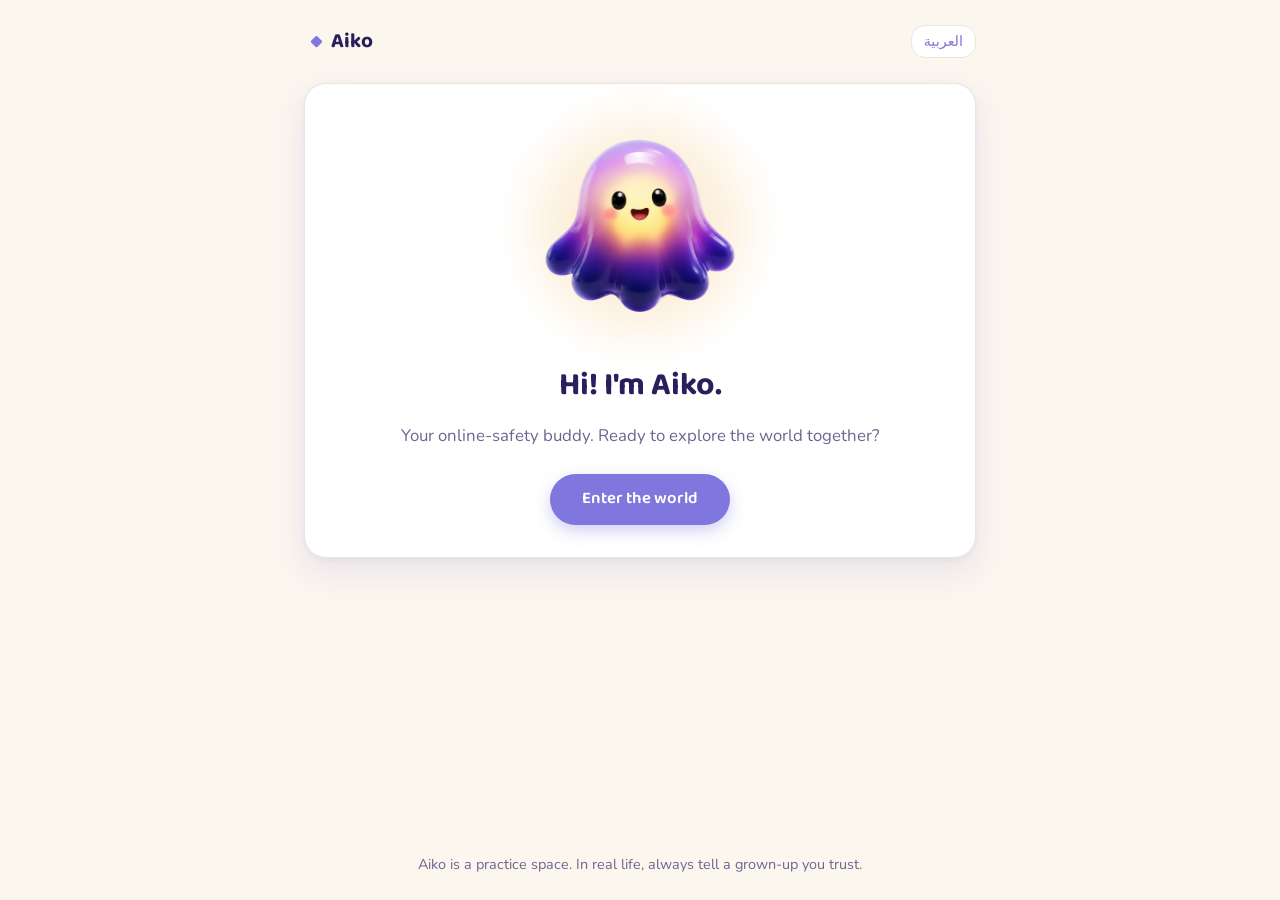
==== index.html @ 63f79e6d "Checkpoint before scene work" ====
<!DOCTYPE html>
<html lang="en" dir="ltr">
<head>
  <meta charset="UTF-8">
  <meta name="viewport" content="width=device-width, initial-scale=1.0">
  <title>Aiko</title>

  <link rel="preconnect" href="https://fonts.googleapis.com">
  <link rel="preconnect" href="https://fonts.gstatic.com" crossorigin>
  <link rel="stylesheet"
        href="https://fonts.googleapis.com/css2?family=Baloo+2:wght@500;600;700&family=Nunito:wght@400;600;700&display=swap">

  <link rel="stylesheet" href="css/base.css">
  <link rel="stylesheet" href="css/theme.css">
  <link rel="stylesheet" href="css/game.css">
</head>
<body>

  <div id="app">

    <header class="topbar">
      <!-- The brand doubles as a "home" button back to the world map. -->
      <button type="button" class="brand" id="home-btn">
        <span class="brand-mark" aria-hidden="true">◆</span>
        <span class="brand-name" data-i18n="appTitle">Aiko</span>
      </button>

      <div class="topbar-right">
        <p class="score" id="score" hidden></p>
        <button type="button" class="lang-toggle" id="lang-toggle"></button>
      </div>
    </header>

    <main class="stage">

      <!-- Shown while a file is being fetched. -->
      <section class="panel" id="loading-screen">
        <p class="loading-text" data-i18n="loading">Getting things ready…</p>
      </section>

      <!-- Shown if content couldn't load. The English text is inline on purpose:
           this screen appears exactly when the translation file failed. -->
      <section class="panel panel-error" id="error-screen" hidden>
        <h1 class="panel-title" data-i18n="errorTitle">Aiko couldn't load the content</h1>
        <p class="panel-body" data-i18n="errorBody">
          This usually means the page was opened directly from a folder. Aiko needs a
          small local server. Open a terminal in the project folder, run the command
          below, then visit http://localhost:8000
        </p>
        <code class="error-hint">python3 serve.py</code>
      </section>

      <!-- 1. OPEN — Aiko greets the child. -->
      <section class="panel panel-center" id="open-screen" hidden>
        <figure class="aiko aiko-lg">
          <img class="aiko-img" src="assets/aiko/idle.png" alt="">
        </figure>
        <h1 class="panel-title" data-i18n="greeting"></h1>
        <p class="panel-body" data-i18n="tagline"></p>
        <button type="button" class="btn btn-primary" id="enter-btn" data-i18n="enter"></button>
      </section>

      <!-- 2. WORLD MAP — the four regions (cards built by ui.js). -->
      <section class="panel" id="world-screen" hidden>
        <h1 class="panel-title" data-i18n="worldTitle"></h1>
        <p class="panel-body" data-i18n="worldSubtitle"></p>
        <div class="card-grid" id="region-grid"></div>
      </section>

      <!-- 3. REGION — its topics (cards built by ui.js). -->
      <section class="panel" id="region-screen" hidden>
        <button type="button" class="back-link" id="region-back" data-i18n="back"></button>
        <h1 class="panel-title" id="region-title"></h1>
        <p class="panel-body" id="region-tagline"></p>
        <div class="card-grid" id="topic-grid"></div>
      </section>

      <!-- 4. TOPIC — its missions (cards built by ui.js). -->
      <section class="panel" id="topic-screen" hidden>
        <button type="button" class="back-link" id="topic-back" data-i18n="back"></button>
        <h1 class="panel-title" id="topic-title"></h1>
        <p class="panel-body" id="topic-desc"></p>
        <ul class="mission-list" id="mission-list"></ul>
      </section>

      <!-- 5. MISSION — the scene plays: the message arrives, the child taps the
           red flags in it (SPOT), picks the safe move (DECIDE), Aiko reacts and
           teaches (REACT). ui.js drives everything inside the frame. -->
      <section class="panel panel-scene" id="mission-screen" hidden>
        <button type="button" class="back-link" id="mission-back" data-i18n="back"></button>

        <div class="scene-frame">
          <!-- HUD: one clean row — setting chip · progress bar · stars. It is a
               real flex row above the stage, so nothing below can overlap it. -->
          <div class="scene-hud">
            <span class="scene-chip" id="scene-setting"></span>
            <div class="scene-progress" aria-hidden="true"><i id="progress-fill"></i></div>
            <span class="scene-chip scene-stars">⭐ <span id="star-count">0</span></span>
          </div>

          <div class="scene-stage">
            <!-- Atmosphere: soft layered hills and a ground strip, so the moment
                 sits in a little daylit place instead of empty space. -->
            <div class="layer hills-far" aria-hidden="true"><span></span><span></span><span></span></div>
            <div class="layer hills-near" aria-hidden="true"><span></span><span></span><span></span></div>
            <div class="scene-ground" aria-hidden="true"></div>

            <!-- Characters stand ON the ground. The kid is you; the stranger
                 slides in from the side when their message arrives; Aiko floats
                 just above the kid as her guardian. -->
            <svg class="kid" viewBox="0 0 90 110" aria-hidden="true">
              <defs><linearGradient id="kidShirt" x1="0" y1="0" x2="0" y2="1"><stop offset="0" stop-color="#3FD39B"/><stop offset="1" stop-color="#1D9E75"/></linearGradient></defs>
              <ellipse cx="45" cy="106" rx="22" ry="5" fill="rgba(40,30,80,.18)"/>
              <path d="M28 70 Q28 58 45 58 Q62 58 62 70 L62 98 Q62 102 58 102 L32 102 Q28 102 28 98 Z" fill="url(#kidShirt)"/>
              <circle cx="45" cy="38" r="22" fill="#F2C79B"/>
              <path d="M24 34 Q26 14 45 14 Q64 14 66 34 Q60 26 45 26 Q30 26 24 34 Z" fill="#5A3B22"/>
              <circle cx="38" cy="40" r="2.7" fill="#3a2a1a"/><circle cx="52" cy="40" r="2.7" fill="#3a2a1a"/>
              <path d="M40 47 Q45 51 50 47" stroke="#3a2a1a" stroke-width="2.4" fill="none" stroke-linecap="round"/>
              <ellipse cx="36" cy="44" rx="3" ry="2" fill="#F7A8C4" opacity=".5"/><ellipse cx="54" cy="44" rx="3" ry="2" fill="#F7A8C4" opacity=".5"/>
              <rect x="59" y="64" width="13" height="24" rx="5" fill="#7F77DD"/>
            </svg>

            <svg class="stranger" id="stranger" viewBox="0 0 90 110" aria-hidden="true">
              <ellipse cx="45" cy="106" rx="20" ry="5" fill="rgba(40,30,80,.18)"/>
              <path d="M28 72 Q28 60 45 60 Q62 60 62 72 L62 100 Q62 102 60 102 L30 102 Q28 102 28 100 Z" fill="#8E8AA8"/>
              <circle cx="45" cy="40" r="21" fill="#A9A4C2"/>
              <path d="M24 40 Q45 22 66 40" stroke="#6E6A88" stroke-width="5" fill="none"/>
              <rect x="21" y="39" width="7" height="12" rx="3.5" fill="#6E6A88"/><rect x="62" y="39" width="7" height="12" rx="3.5" fill="#6E6A88"/>
              <circle cx="39" cy="40" r="2.7" fill="#3a3650"/><circle cx="52" cy="40" r="2.7" fill="#3a3650"/>
              <path d="M40 48 Q45 46 50 48" stroke="#3a3650" stroke-width="2.2" fill="none" stroke-linecap="round"/>
              <text x="45" y="32" font-size="13" text-anchor="middle" fill="#3a3650" font-family="Arial" font-weight="bold">?</text>
            </svg>

            <!-- ui.js swaps this image and toggles is-safe / is-risky to react. -->
            <figure class="aiko scene-aiko" id="aiko-figure">
              <img class="aiko-img" id="aiko-img" src="assets/aiko/idle.png" alt="">
            </figure>

            <!-- Bubbles live in the TOP zone, opposite sides, staggered — they
                 never reach the characters below or the HUD above. -->
            <div class="bubble bubble-stranger" id="stranger-bubble">
              <small id="sender-label"></small>
              <span class="bubble-msg" id="message-text"></span>
            </div>
            <div class="bubble bubble-aiko" id="aiko-bubble" role="status" aria-live="polite">
              <span id="aiko-bubble-text"></span>
            </div>
          </div>

          <!-- The dock slides up with a hint, then the Decide choice cards. -->
          <div class="dock" id="dock">
            <p class="dock-hint" id="dock-hint"></p>
            <ul class="dock-choices" id="choices"></ul>
            <!-- Appears a few seconds after the last flag is found — the child
                 sets the pace and gets to enjoy the win first. -->
            <button type="button" class="btn keep-going" id="spot-continue" data-i18n="keepGoing" hidden></button>
            <div class="dock-after" id="feedback" hidden>
              <p class="takeaway" id="takeaway" hidden>
                <span class="takeaway-label" data-i18n="takeawayLabel"></span>
                <span id="takeaway-text"></span>
              </p>
              <button type="button" class="btn btn-primary" id="next-btn"></button>
            </div>
          </div>
        </div>
      </section>

      <!-- Topic finished — the big celebration: confetti, glow, stars, and a
           note for the grown-ups. -->
      <section class="panel panel-center" id="complete-screen" hidden>
        <figure class="aiko aiko-lg is-safe aiko-celebrate">
          <img class="aiko-img" src="assets/aiko/celebrate.png" alt="">
        </figure>
        <h1 class="panel-title" data-i18n="finishedTitle"></h1>
        <div class="star-row" id="star-row"></div>
        <p class="panel-body" id="final-score"></p>
        <p class="parent-note">
          <strong data-i18n="parentNoteTitle"></strong>
          <span id="parent-note-text"></span>
        </p>
        <div class="button-row">
          <button type="button" class="btn btn-primary" id="replay-btn" data-i18n="replay"></button>
          <button type="button" class="btn btn-ghost" id="more-topics-btn" data-i18n="backToTopics"></button>
        </div>
      </section>

    </main>

    <footer class="footer">
      <p data-i18n="footer"></p>
    </footer>

  </div>

  <script type="module" src="js/main.js"></script>
</body>
</html>
---- css/base.css ----
/* base.css — flattens the browser's built-in styling so every browser starts
   from the same blank slate. No Aiko-specific styling belongs in this file. */

*,
*::before,
*::after {
  box-sizing: border-box;
}

html {
  -webkit-text-size-adjust: 100%;
}

body,
h1, h2, h3, h4,
p,
figure,
blockquote,
dl, dd,
ul, ol {
  margin: 0;
  padding: 0;
}

ul, ol {
  list-style: none;
}

body {
  min-height: 100vh;
  line-height: 1.6;
  text-rendering: optimizeSpeed;
}

img,
picture,
svg {
  max-width: 100%;
  display: block;
}

input,
button,
textarea,
select {
  font: inherit;
  color: inherit;
}

button {
  background: none;
  border: none;
  cursor: pointer;
}

[hidden] {
  display: none !important;
}

/* Anyone who has asked their operating system to reduce motion gets no
   animation, only instant state changes. */
@media (prefers-reduced-motion: reduce) {
  *,
  *::before,
  *::after {
    animation-duration: 0.01ms !important;
    animation-iteration-count: 1 !important;
    transition-duration: 0.01ms !important;
    scroll-behavior: auto !important;
  }
}
---- css/theme.css ----
/* theme.css — Aiko's look: colours, fonts, spacing, corners, shadows.
   Change a value here and it changes everywhere. This is the single home of the
   Aiko brand and of right-to-left support for Arabic. */

:root {
  /* ---- Brand colour ---- */
  --c-primary:       #7f77dd;  /* Aiko purple — buttons, links, highlights   */
  --c-primary-dark:  #635ac9;  /* darker purple for button hover             */
  --c-accent:        #ef9f27;  /* gold — brand mark, focus ring, sparkle     */
  --c-ink:           #26215c;  /* deep navy — all headings and body text     */
  --c-ink-soft:      #6b6790;  /* muted navy — secondary text                */
  --c-correct:       #1d9e75;  /* safe green — correct feedback              */
  --c-correct-soft:  #e2f5ee;  /* soft mint — correct choice background      */
  --c-wrong:         #d9694c;  /* warm coral — risky feedback (not alarming) */
  --c-wrong-soft:    #fbeae3;  /* soft peach — risky choice background       */
  --c-bg:            #fbf6ee;  /* warm off-white page background             */
  --c-surface:       #ffffff;  /* cards                                      */
  --c-border:        #ece6dc;  /* soft warm border                          */
  --c-focus:         #ef9f27;  /* gold focus outline                        */

  /* ---- Aiko's glow ---- (warm golden light that sits behind the character) */
  --aiko-glow:       rgba(239, 159, 39, 0.42);
  --aiko-glow-soft:  rgba(239, 159, 39, 0.18);

  /* ---- Scene sky + ground ---- (the little world inside the mission frame) */
  --c-sky-top:       #b9b2ef;
  --c-sky-mid:       #d6d1f8;
  --c-sky-bot:       #f0edff;
  --c-ground:        #a793e0;
  --c-ground-dark:   #8e79d4;
  --c-correct-bright:#3fd39b;   /* the lit end of the progress bar */

  /* ---- Type ---- */
  --font-display: "Baloo 2", system-ui, sans-serif;              /* headings  */
  --font-body:    "Nunito", system-ui, -apple-system, sans-serif; /* body     */
  --size-sm:   0.9rem;
  --size-md:   1.05rem;
  --size-lg:   1.3rem;
  --size-xl:   2rem;

  /* ---- Spacing scale ---- */
  --sp-1: 0.25rem;
  --sp-2: 0.5rem;
  --sp-3: 0.75rem;
  --sp-4: 1rem;
  --sp-5: 1.5rem;
  --sp-6: 2rem;
  --sp-7: 3rem;

  /* ---- Shape ---- (rounder than a form; this is a toy) */
  --radius-lg: 32px;
  --radius:    22px;
  --radius-sm: 14px;
  --shadow:    0 2px 6px rgba(38, 33, 92, 0.05),
               0 14px 34px rgba(127, 119, 221, 0.14);
}

/* Arabic uses a font stack that actually has Arabic glyphs, and reads a little
   larger because Arabic letterforms are shorter than Latin ones. Baloo 2's
   Arabic sibling isn't loaded, so Arabic headings share the body Arabic font. */
:root:lang(ar) {
  --font-display: "Noto Sans Arabic", "Segoe UI", system-ui, sans-serif;
  --font-body:    "Noto Sans Arabic", "Segoe UI", system-ui, sans-serif;
  --size-md: 1.1rem;
}

body {
  background: var(--c-bg);
  color: var(--c-ink);
  font-family: var(--font-body);
  font-size: var(--size-md);
}

/* Every rule in game.css uses logical properties — `margin-inline-start`
   rather than `margin-left` — so setting dir="rtl" on <html> mirrors the
   whole layout with no extra CSS. i18n.js sets that attribute. */

:focus-visible {
  outline: 3px solid var(--c-focus);
  outline-offset: 2px;
}
---- css/game.css ----
/* game.css — how Aiko's specific pieces look: the cards, the choice buttons,
   the feedback panel. Uses only the names defined in theme.css. */

#app {
  max-width: 44rem;
  margin-inline: auto;
  padding: var(--sp-5) var(--sp-4);
  display: flex;
  flex-direction: column;
  min-height: 100vh;
  gap: var(--sp-5);
}

/* ---------- Top bar ---------- */

.topbar {
  display: flex;
  align-items: center;
  justify-content: space-between;
  gap: var(--sp-4);
}

.brand {
  display: flex;
  align-items: center;
  gap: var(--sp-2);
  font-family: var(--font-display);
  font-weight: 700;
  font-size: var(--size-lg);
}

.brand-mark {
  color: var(--c-primary);
}

.topbar-right {
  display: flex;
  align-items: center;
  gap: var(--sp-4);
}

.score {
  font-size: var(--size-sm);
  color: var(--c-ink-soft);
  font-variant-numeric: tabular-nums;
}

.lang-toggle {
  font-size: var(--size-sm);
  color: var(--c-primary);
  padding: var(--sp-1) var(--sp-3);
  border: 1px solid var(--c-border);
  border-radius: var(--radius-sm);
  background: var(--c-surface);
}

.lang-toggle:hover {
  border-color: var(--c-primary);
}

/* ---------- Panels ---------- */

.stage {
  flex: 1;
  display: flex;
  align-items: flex-start;
}

.panel {
  width: 100%;
  background: var(--c-surface);
  border: 1px solid var(--c-border);
  border-radius: var(--radius);
  box-shadow: var(--shadow);
  padding: var(--sp-6);
}

.panel-title {
  font-family: var(--font-display);
  font-weight: 700;
  font-size: var(--size-xl);
  margin-block-end: var(--sp-3);
}

/* Start and end screens stack their content down the middle, Aiko on top. */
.panel-center {
  text-align: center;
  display: flex;
  flex-direction: column;
  align-items: center;
}

.panel-body {
  color: var(--c-ink-soft);
  margin-block-end: var(--sp-5);
}

.panel-error {
  border-color: var(--c-wrong);
}

.error-hint {
  display: inline-block;
  margin-block-start: var(--sp-3);
  padding: var(--sp-2) var(--sp-3);
  background: var(--c-bg);
  border-radius: var(--radius-sm);
  font-size: var(--size-sm);
}

.loading-text {
  color: var(--c-ink-soft);
  text-align: center;
}

/* ---------- The mission scene ---------- */

/* The mission screen is not a document card — it's a phone-style frame sitting
   on the page, so we strip the panel chrome and just centre the frame. */
.panel-scene {
  padding: var(--sp-3);
  background: transparent;
  border: none;
  box-shadow: none;
}

.panel-scene .back-link {
  max-width: 460px;
  margin: 0 auto var(--sp-2);
}

/* A tall phone-style frame: soft purple sky, centred on desktop, full-width on
   a small screen. A column of three rows — HUD, stage, dock — that never
   overlap because each is a real flex row. */
.scene-frame {
  position: relative;
  width: 100%;
  max-width: 460px;
  margin-inline: auto;
  display: flex;
  flex-direction: column;
  height: min(84vh, 720px);
  border-radius: var(--radius-lg);
  overflow: hidden;
  background: linear-gradient(180deg, var(--c-sky-top) 0%, var(--c-sky-mid) 46%, var(--c-sky-bot) 74%);
  box-shadow: 0 24px 70px rgba(38, 33, 92, 0.4);
}

/* Row 1: HUD — setting chip · progress bar · stars, one clean row. */
.scene-hud {
  flex: none;
  position: relative;
  z-index: 10;
  display: flex;
  align-items: center;
  gap: var(--sp-3);
  padding: var(--sp-3) var(--sp-4);
}

.scene-chip {
  flex: none;
  font-family: var(--font-display);
  font-weight: 700;
  font-size: var(--size-sm);
  color: var(--c-primary-dark);
  background: rgba(255, 255, 255, 0.85);
  padding: var(--sp-1) var(--sp-3);
  border-radius: 999px;
  box-shadow: 0 3px 10px rgba(38, 33, 92, 0.12);
  white-space: nowrap;
}

.scene-stars {
  color: var(--c-accent);
  font-variant-numeric: tabular-nums;
}

/* The progress bar takes the middle of the HUD row and fills as beats clear. */
.scene-progress {
  flex: 1;
  height: 8px;
  background: rgba(255, 255, 255, 0.55);
  border-radius: 999px;
  overflow: hidden;
}
.scene-progress i {
  display: block;
  height: 100%;
  width: 0;
  border-radius: 999px;
  background: linear-gradient(90deg, var(--c-correct-bright), var(--c-correct));
  box-shadow: 0 0 10px rgba(63, 211, 155, 0.55);
  transition: width 0.6s cubic-bezier(0.4, 1.3, 0.5, 1);
}

/* ---------- Row 2: the stage — atmosphere, characters, bubbles ---------- */

/* Clips its own contents, so nothing here can escape into the HUD or spill out
   of the frame. Bubbles live in its TOP zone; characters stand at the bottom. */
.scene-stage {
  position: relative;
  flex: 1;
  min-height: 340px;
  overflow: hidden;
}

/* Soft layered hills. */
.layer {
  position: absolute;
  left: 0;
  right: 0;
  pointer-events: none;
  z-index: 1;
}
.layer span {
  position: absolute;
  bottom: 0;
  border-radius: 50% 50% 0 0;
}
.hills-far  { bottom: 96px; height: 160px; }
.hills-near { bottom: 74px; height: 130px; }
.hills-far span  { background: rgba(255, 255, 255, 0.22); }
.hills-near span { background: rgba(127, 119, 221, 0.22); }
.hills-far  span:nth-child(1) { width: 62%; height: 160px; left: -12%; }
.hills-far  span:nth-child(2) { width: 56%; height: 130px; left: 42%; }
.hills-far  span:nth-child(3) { width: 52%; height: 150px; left: 80%; }
.hills-near span:nth-child(1) { width: 56%; height: 130px; left: -14%; }
.hills-near span:nth-child(2) { width: 62%; height: 145px; left: 38%; }
.hills-near span:nth-child(3) { width: 46%; height: 120px; left: 82%; }

.scene-ground {
  position: absolute;
  left: 0;
  right: 0;
  bottom: 0;
  height: 92px;
  z-index: 1;
  background: linear-gradient(180deg, var(--c-ground), var(--c-ground-dark));
  border-start-start-radius: 50% 30px;
  border-start-end-radius: 50% 30px;
  box-shadow: inset 0 5px 14px rgba(255, 255, 255, 0.18);
}

/* ---------- Characters on the ground ---------- */

.kid {
  position: absolute;
  inset-block-end: 74px;
  inset-inline-start: 16%;
  width: 74px;
  z-index: 3;
  filter: drop-shadow(0 6px 6px rgba(60, 40, 110, 0.25));
}

/* The stranger waits off-side, then slides in when their message arrives. */
.stranger {
  position: absolute;
  inset-block-end: 74px;
  inset-inline-end: -100px;
  width: 64px;
  z-index: 2;
  filter: drop-shadow(0 6px 6px rgba(40, 30, 80, 0.25));
  transition: inset-inline-end 0.7s cubic-bezier(0.4, 1.1, 0.5, 1);
}
.stranger.in { inset-inline-end: 12%; }

/* Aiko floats just above the kid, her glow intact (from the .aiko rules). */
.scene-aiko {
  position: absolute;
  inset-block-end: 118px;
  inset-inline-start: 6%;
  margin: 0;
  z-index: 4;
}
.scene-aiko .aiko-img {
  width: clamp(104px, 27vw, 128px);
}

/* ---------- Speech bubbles (top zone, opposite sides, staggered) ---------- */

.bubble {
  position: absolute;
  z-index: 8;
  max-width: 60%;
  padding: var(--sp-3) var(--sp-4);
  border-radius: 20px;
  font-weight: 600;
  font-size: var(--size-sm);
  line-height: 1.4;
  opacity: 0;
  translate: 0 10px;
  transition: opacity 0.32s ease, translate 0.32s ease;
  pointer-events: none;
}

.bubble.show {
  opacity: 1;
  translate: 0 0;
  pointer-events: auto;
}

/* The stranger's message: white, top end-side, tail pointing down toward them. */
.bubble-stranger {
  background: var(--c-surface);
  color: var(--c-ink);
  inset-block-start: var(--sp-3);
  inset-inline-end: var(--sp-3);
  border-end-end-radius: 6px;
  box-shadow: 0 10px 28px rgba(38, 33, 92, 0.18);
}
.bubble-stranger::after {
  content: "";
  position: absolute;
  bottom: -9px;
  inset-inline-end: 22px;
  border: 9px solid transparent;
  border-block-start-color: var(--c-surface);
  border-block-end: 0;
}

.bubble-stranger small {
  display: block;
  font-family: var(--font-display);
  font-weight: 700;
  font-size: 0.68rem;
  letter-spacing: 0.08em;
  text-transform: uppercase;
  color: var(--c-ink-soft);
  margin-block-end: var(--sp-1);
}

/* Aiko's bubble: brand purple, start-side, staggered well below the stranger's
   so the two never meet. Tail points down toward Aiko. */
.bubble-aiko {
  background: linear-gradient(135deg, var(--c-primary), var(--c-primary-dark));
  color: #fff;
  inset-block-start: 132px;
  inset-inline-start: var(--sp-3);
  border-end-start-radius: 6px;
  box-shadow: 0 12px 30px rgba(38, 33, 92, 0.3);
}
.bubble-aiko::after {
  content: "";
  position: absolute;
  bottom: -9px;
  inset-inline-start: 26px;
  border: 9px solid transparent;
  border-block-start-color: var(--c-primary-dark);
  border-block-end: 0;
}

/* The tappable pieces of the stranger's message. Inline buttons so keyboards
   and screen readers can reach them too. */
.msg-piece {
  display: inline;
  font: inherit;
  color: inherit;
  padding: 0 2px;
  border-radius: 6px;
  cursor: pointer;
  transition: background-color 0.2s ease, opacity 0.2s ease;
}

.msg-piece:hover:not(:disabled) {
  background: var(--aiko-glow-soft);
}

/* A found red flag lights up gold and stays lit. */
.msg-piece.found {
  background: var(--c-accent);
  color: #3c1e00;
  box-shadow: 0 0 0 3px var(--aiko-glow);
}

.msg-piece:disabled {
  cursor: default;
}

/* ---------- The dock: hint, choices, takeaway ---------- */

.dock {
  flex: none;
  position: relative;
  z-index: 8;
  padding: var(--sp-3) var(--sp-4) var(--sp-4);
  background: linear-gradient(180deg, transparent, rgba(255, 255, 255, 0.94) 24%, var(--c-surface));
  translate: 0 110%;
  transition: translate 0.45s cubic-bezier(0.4, 1.2, 0.5, 1);
}

.dock.up {
  translate: 0 0;
}

.dock-hint {
  text-align: center;
  font-family: var(--font-display);
  font-weight: 700;
  font-size: var(--size-sm);
  color: var(--c-ink-soft);
  margin-block-end: var(--sp-3);
}

.dock-choices {
  display: flex;
  gap: var(--sp-3);
}

.choice-card {
  flex: 1;
  display: flex;
  flex-direction: column;
  align-items: center;
  gap: var(--sp-2);
  background: var(--c-surface);
  border: 2px solid var(--c-border);
  border-radius: var(--radius);
  padding: var(--sp-3) var(--sp-2);
  text-align: center;
  box-shadow: 0 5px 16px rgba(38, 33, 92, 0.09);
  transition: transform 0.15s ease, border-color 0.15s ease, box-shadow 0.15s ease, opacity 0.2s ease;
}

.choice-card:hover:not(:disabled) {
  border-color: var(--c-primary);
  transform: translateY(-2px);
}

.choice-ic {
  width: 44px;
  height: 44px;
  border-radius: 14px;
  display: grid;
  place-items: center;
  font-size: 24px;
  background: var(--c-bg);
}

.choice-lb {
  font-family: var(--font-display);
  font-weight: 700;
  font-size: var(--size-sm);
  color: var(--c-ink);
  line-height: 1.25;
}

/* Set by ui.js when a card is picked. */
.choice-card.safe-pick {
  border-color: var(--c-correct);
  box-shadow: 0 0 0 4px rgba(29, 158, 117, 0.18);
}
.choice-card.safe-pick .choice-ic { background: var(--c-correct-soft); }

.choice-card.risk-pick {
  border-color: var(--c-wrong);
  box-shadow: 0 0 0 4px rgba(217, 105, 76, 0.2);
}

.choice-card.dim {
  opacity: 0.45;
}
.choice-card:disabled {
  cursor: default;
}

/* "Keep going", offered after the last flag is found. Gold, so it reads as a
   reward rather than a plain next-step, and it rises gently into view. */
.keep-going {
  display: block;
  margin-inline: auto;
  margin-block-start: var(--sp-4);
  background: linear-gradient(135deg, var(--c-accent), #e08e1c);
  color: #fff;
  box-shadow: 0 8px 24px rgba(239, 159, 39, 0.45);
  animation: rise 0.3s ease;
}
.keep-going:hover { transform: translateY(-2px); }

/* Takeaway + Next, revealed once the safe choice is made. */
.dock-after {
  margin-block-start: var(--sp-4);
  text-align: center;
  animation: rise 0.25s ease;
}

@keyframes rise {
  from { opacity: 0; transform: translateY(6px); }
  to   { opacity: 1; transform: none; }
}

.takeaway {
  background: var(--c-bg);
  border-radius: var(--radius-sm);
  padding: var(--sp-4);
  margin-block-end: var(--sp-4);
  font-size: var(--size-sm);
  text-align: start;
}

.takeaway-label {
  font-weight: 700;
  margin-inline-end: var(--sp-2);
}

/* ---------- Buttons ---------- */

.btn {
  padding: var(--sp-3) var(--sp-6);
  border-radius: 999px;              /* full pill — friendly, not form-like */
  font-family: var(--font-display);
  font-weight: 600;
  font-size: var(--size-md);
  transition: background-color 0.15s ease, transform 0.15s ease;
}

.btn-primary {
  background: var(--c-primary);
  color: #fff;
  box-shadow: 0 6px 16px rgba(127, 119, 221, 0.35);
}

.btn-primary:hover {
  background: var(--c-primary-dark);
  transform: translateY(-2px);
}

.btn-primary:active {
  transform: translateY(0);
}

/* ---------- Aiko the character ---------- */

/* The figure is a centred box that holds two layers: a soft golden glow
   (the ::before) and the character image on top of it. State classes
   is-safe / is-risky (toggled by ui.js) change the glow and brightness. */
.aiko {
  position: relative;
  display: grid;
  place-items: center;
  width: fit-content;
  margin-inline: auto;
  margin-block-end: var(--sp-5);
}

/* The glow. Sits behind Aiko, softly pulsing. Its strength is driven by the
   --glow variable so each state can dial it up or down with one number. */
.aiko::before {
  content: "";
  position: absolute;
  inset: 50% auto auto 50%;
  width: 128%;
  aspect-ratio: 1;
  translate: -50% -50%;
  border-radius: 50%;
  background: radial-gradient(circle at center,
              var(--aiko-glow) 0%,
              var(--aiko-glow-soft) 42%,
              transparent 70%);
  opacity: var(--glow, 0.75);
  scale: var(--glow-scale, 1);
  filter: blur(6px);
  z-index: 0;
  transition: opacity 0.4s ease, scale 0.4s ease;
  animation: glow-breathe 4s ease-in-out infinite;
}

.aiko-img {
  position: relative;
  z-index: 1;
  width: clamp(140px, 34vw, 180px);
  height: auto;
  transition: filter 0.4s ease, scale 0.4s ease, translate 0.4s ease;
  animation: aiko-float 5s ease-in-out infinite;
}

/* The larger portrait used on the start and end screens. */
.aiko-lg .aiko-img {
  width: clamp(170px, 42vw, 220px);
}

/* Correct choice: Aiko throws her arms up, brightens, and the glow swells. */
.aiko.is-safe {
  --glow: 1;
  --glow-scale: 1.12;
}
.aiko.is-safe .aiko-img {
  filter: brightness(1.06) drop-shadow(0 0 14px var(--aiko-glow));
  scale: 1.04;
  animation: aiko-pop 0.45s ease;
}

/* Risky choice: Aiko dims and shrinks back a touch — worried, never scary. */
.aiko.is-risky {
  --glow: 0.3;
}
.aiko.is-risky .aiko-img {
  filter: brightness(0.9) saturate(0.92);
  scale: 0.97;
  animation: aiko-pop 0.45s ease;
}

/* Gentle, calm motion. base.css disables all of this for anyone who has asked
   their system to reduce motion. */
@keyframes aiko-float {
  0%, 100% { translate: 0 0; }
  50%      { translate: 0 -8px; }
}

@keyframes glow-breathe {
  0%, 100% { opacity: var(--glow, 0.75); }
  50%      { opacity: calc(var(--glow, 0.75) * 0.72); }
}

@keyframes aiko-pop {
  0%   { scale: 1; }
  55%  { scale: 1.08; }
  100% { scale: var(--pop-end, 1); }
}

/* ---------- Back link ---------- */

.back-link {
  color: var(--c-ink-soft);
  font-size: var(--size-sm);
  font-weight: 600;
  padding: var(--sp-1) 0;
  margin-block-end: var(--sp-4);
}
.back-link:hover { color: var(--c-primary); }

/* A chevron that points "back" in either reading direction. */
.back-link::before { content: "\2039"; margin-inline-end: 0.35em; }
:root[dir="rtl"] .back-link::before { content: "\203A"; }

/* ---------- Card grids (world map, region, topic) ---------- */

.card-grid {
  display: grid;
  grid-template-columns: repeat(auto-fit, minmax(min(100%, 15rem), 1fr));
  gap: var(--sp-4);
}

/* One card serves regions, topics, and missions. */
.card {
  position: relative;
  text-align: start;
  padding: var(--sp-5);
  border: 1px solid var(--c-border);
  border-inline-start: 6px solid var(--card-accent, var(--c-primary));
  border-radius: var(--radius);
  background: var(--c-surface);
  box-shadow: var(--shadow);
  transition: transform 0.15s ease, box-shadow 0.15s ease;
  display: flex;
  flex-direction: column;
  gap: var(--sp-2);
}

.card:hover:not(.is-locked) {
  transform: translateY(-3px);
  box-shadow: 0 6px 12px rgba(38, 33, 92, 0.06), 0 20px 40px rgba(127, 119, 221, 0.18);
}

/* A locked / coming-soon card is visible but clearly not ready. */
.card.is-locked {
  cursor: default;
  opacity: 0.6;
  border-inline-start-color: var(--c-border);
  box-shadow: none;
}

.card-title {
  font-family: var(--font-display);
  font-weight: 700;
  font-size: var(--size-lg);
}

.card-desc {
  color: var(--c-ink-soft);
  font-size: var(--size-sm);
}

/* Small pill in the corner: "Coming soon" or "2 / 3 done". */
.badge {
  align-self: flex-start;
  margin-block-start: var(--sp-1);
  padding: var(--sp-1) var(--sp-3);
  border-radius: 999px;
  font-size: var(--size-sm);
  font-weight: 600;
}
.badge-soon { background: var(--c-bg); color: var(--c-ink-soft); }
.badge-progress { background: var(--c-correct-soft); color: var(--c-correct); }

/* ---------- Mission list (inside a topic) ---------- */

.mission-list {
  display: flex;
  flex-direction: column;
  gap: var(--sp-3);
}

.mission-row {
  width: 100%;
  text-align: start;
  display: flex;
  align-items: center;
  gap: var(--sp-4);
  padding: var(--sp-4);
  border: 2px solid var(--c-border);
  border-radius: var(--radius);
  background: var(--c-surface);
  transition: border-color 0.15s ease, transform 0.15s ease;
}
.mission-row:hover { border-color: var(--c-primary); transform: translateY(-1px); }

.mission-row-num {
  flex: none;
  width: 2rem;
  height: 2rem;
  display: grid;
  place-items: center;
  border-radius: 50%;
  background: var(--c-bg);
  font-family: var(--font-display);
  font-weight: 700;
  color: var(--c-ink-soft);
}
.mission-row.is-done .mission-row-num {
  background: var(--c-correct);
  color: #fff;
}

.mission-row-title { flex: 1; font-weight: 600; }
.mission-row-tick { flex: none; color: var(--c-correct); font-weight: 700; }

/* ---------- Topic complete: stars, parent note, confetti ---------- */

.star-row {
  display: flex;
  gap: var(--sp-2);
  justify-content: center;
  font-size: 2rem;
  margin-block: var(--sp-2) var(--sp-3);
}

.star-row .s {
  filter: grayscale(1) opacity(0.3);
}

.star-row .s.on {
  filter: none;
  animation: popstar 0.45s cubic-bezier(0.3, 1.7, 0.5, 1) both;
}

@keyframes popstar {
  from { transform: scale(0) rotate(-30deg); }
  to   { transform: scale(1) rotate(0); }
}

.parent-note {
  margin-block: var(--sp-3) var(--sp-5);
  background: var(--c-bg);
  border-radius: var(--radius-sm);
  padding: var(--sp-4);
  max-width: 28rem;
  font-size: var(--size-sm);
  color: var(--c-ink-soft);
  text-align: start;
}

.parent-note strong {
  color: var(--c-ink);
}

/* The end-of-topic celebration: Aiko's glow turns all the way up… */
.aiko-celebrate {
  --glow: 1;
  --glow-scale: 1.2;
}

/* …and confetti falls over the whole page. Pieces are spawned by ui.js and
   remove themselves; reduced-motion users simply never see them fall. */
.confetti {
  position: fixed;
  top: -14px;
  width: 9px;
  height: 14px;
  border-radius: 2px;
  z-index: 99;
  pointer-events: none;
  animation: confetti-fall linear forwards;
}

@keyframes confetti-fall {
  to { transform: translateY(105vh) rotate(640deg); }
}

/* ---------- Button row (topic complete) ---------- */

.button-row {
  display: flex;
  flex-wrap: wrap;
  justify-content: center;
  gap: var(--sp-3);
}

.btn-ghost {
  background: transparent;
  color: var(--c-primary);
  border: 2px solid var(--c-border);
}
.btn-ghost:hover { border-color: var(--c-primary); }

/* ---------- Footer ---------- */

.footer {
  text-align: center;
  font-size: var(--size-sm);
  color: var(--c-ink-soft);
}
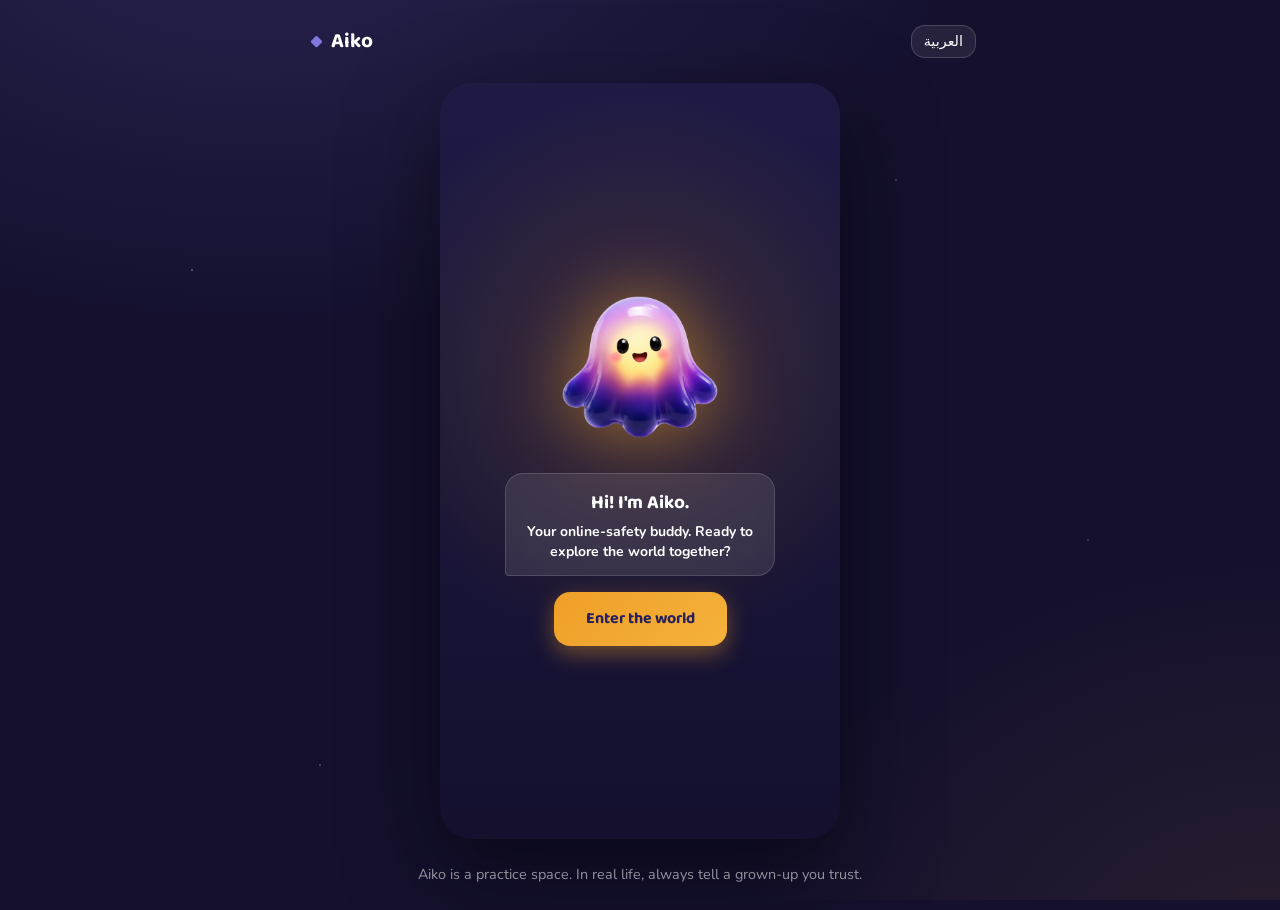
==== commit 2c8f6278: "Before populating world placeholders" ====
--- a/index.html
+++ b/index.html
@@ -50,64 +50,95 @@
         <code class="error-hint">python3 serve.py</code>
       </section>
 
-      <!-- 1. OPEN — Aiko greets the child. -->
-      <section class="panel panel-center" id="open-screen" hidden>
-        <figure class="aiko aiko-lg">
-          <img class="aiko-img" src="assets/aiko/idle.png" alt="">
-        </figure>
-        <h1 class="panel-title" data-i18n="greeting"></h1>
-        <p class="panel-body" data-i18n="tagline"></p>
-        <button type="button" class="btn btn-primary" id="enter-btn" data-i18n="enter"></button>
-      </section>
-
-      <!-- 2. WORLD MAP — the four regions (cards built by ui.js). -->
-      <section class="panel" id="world-screen" hidden>
-        <h1 class="panel-title" data-i18n="worldTitle"></h1>
-        <p class="panel-body" data-i18n="worldSubtitle"></p>
-        <div class="card-grid" id="region-grid"></div>
-      </section>
-
-      <!-- 3. REGION — its topics (cards built by ui.js). -->
-      <section class="panel" id="region-screen" hidden>
-        <button type="button" class="back-link" id="region-back" data-i18n="back"></button>
-        <h1 class="panel-title" id="region-title"></h1>
-        <p class="panel-body" id="region-tagline"></p>
-        <div class="card-grid" id="topic-grid"></div>
-      </section>
-
-      <!-- 4. TOPIC — its missions (cards built by ui.js). -->
-      <section class="panel" id="topic-screen" hidden>
-        <button type="button" class="back-link" id="topic-back" data-i18n="back"></button>
-        <h1 class="panel-title" id="topic-title"></h1>
-        <p class="panel-body" id="topic-desc"></p>
-        <ul class="mission-list" id="mission-list"></ul>
-      </section>
-
-      <!-- 5. MISSION — the scene plays: the message arrives, the child taps the
+      <!-- 1. OPEN, the companion greets the child (dark home, styled from
+           aiko_game_demo-2.html). -->
+      <section class="dark-screen" id="open-screen" hidden>
+        <div class="home">
+          <img class="home-aiko" src="assets/aiko/idle.png" alt="">
+          <div class="home-speech">
+            <span class="home-greeting" data-i18n="greeting"></span>
+            <span class="home-tagline" data-i18n="tagline"></span>
+          </div>
+          <button type="button" class="cta" id="enter-btn" data-i18n="enter"></button>
+        </div>
+      </section>
+
+      <!-- 2. WORLD MAP, the four regions as islands along a winding path
+           (styled from aiko_game_demo-2.html). Islands built by ui.js. -->
+      <section class="dark-screen" id="world-screen" hidden>
+        <div class="map-head">
+          <h2 data-i18n="worldTitle"></h2>
+          <p data-i18n="worldSubtitle"></p>
+        </div>
+        <div class="map-canvas">
+          <svg class="map-path" viewBox="0 0 340 500" preserveAspectRatio="none" aria-hidden="true">
+            <path d="M 90 90 Q 240 130 250 230 Q 255 330 100 350 Q 40 365 120 450"
+                  fill="none" stroke="rgba(239,159,39,.35)" stroke-width="3"
+                  stroke-dasharray="6 8" stroke-linecap="round"/>
+          </svg>
+          <div class="islands" id="region-grid"></div>
+        </div>
+      </section>
+
+      <!-- 3. REGION, its topics as a list (styled from aiko_game_demo-2.html). -->
+      <section class="dark-screen" id="region-screen" hidden>
+        <div class="region-banner">
+          <button type="button" class="back" id="region-back" data-i18n="back"></button>
+          <h2 id="region-title"></h2>
+          <p id="region-tagline"></p>
+        </div>
+        <div class="topics" id="topic-grid"></div>
+      </section>
+
+      <!-- 4. TOPIC, its missions as a list (same dark list style). -->
+      <section class="dark-screen" id="topic-screen" hidden>
+        <div class="region-banner">
+          <button type="button" class="back" id="topic-back" data-i18n="back"></button>
+          <h2 id="topic-title"></h2>
+          <p id="topic-desc"></p>
+        </div>
+        <ul class="topics" id="mission-list"></ul>
+      </section>
+
+      <!-- 5. MISSION, the scene plays: the message arrives, the child taps the
            red flags in it (SPOT), picks the safe move (DECIDE), Aiko reacts and
            teaches (REACT). ui.js drives everything inside the frame. -->
       <section class="panel panel-scene" id="mission-screen" hidden>
         <button type="button" class="back-link" id="mission-back" data-i18n="back"></button>
 
         <div class="scene-frame">
-          <!-- HUD: one clean row — setting chip · progress bar · stars. It is a
-               real flex row above the stage, so nothing below can overlap it. -->
+          <div class="sun" aria-hidden="true"></div>
+
+          <!-- HUD: setting chip and stars, floating over the top of the scene
+               (copied from the runner). The progress bar is its own strip just
+               below, filling as each message is cleared. -->
           <div class="scene-hud">
             <span class="scene-chip" id="scene-setting"></span>
-            <div class="scene-progress" aria-hidden="true"><i id="progress-fill"></i></div>
             <span class="scene-chip scene-stars">⭐ <span id="star-count">0</span></span>
           </div>
+          <div class="scene-progress" aria-hidden="true"><i id="progress-fill"></i></div>
 
           <div class="scene-stage">
-            <!-- Atmosphere: soft layered hills and a ground strip, so the moment
-                 sits in a little daylit place instead of empty space. -->
+            <!-- Atmosphere: soft layered hills, floating motes, a ground strip,
+                 and stepping tiles that light up as the conversation advances. -->
             <div class="layer hills-far" aria-hidden="true"><span></span><span></span><span></span></div>
             <div class="layer hills-near" aria-hidden="true"><span></span><span></span><span></span></div>
+            <span class="mote" style="inset-inline-start:18%;inset-block-start:22%;animation-duration:4s" aria-hidden="true"></span>
+            <span class="mote" style="inset-inline-start:64%;inset-block-start:16%;animation-duration:5s;animation-delay:1s" aria-hidden="true"></span>
+            <span class="mote" style="inset-inline-start:40%;inset-block-start:34%;animation-duration:4.5s;animation-delay:.6s" aria-hidden="true"></span>
+            <span class="mote" style="inset-inline-start:80%;inset-block-start:40%;animation-duration:5.5s;animation-delay:1.4s" aria-hidden="true"></span>
             <div class="scene-ground" aria-hidden="true"></div>
+            <div class="path" id="path" aria-hidden="true"></div>
+
+            <!-- Aiko floats just above the kid, glowing, standing in the scene.
+                 ui.js swaps her image and toggles cheer / worried as she reacts. -->
+            <div class="scene-aiko-glow" aria-hidden="true"></div>
+            <figure class="scene-aiko" id="aiko-figure">
+              <img class="aiko-img" id="aiko-img" src="assets/aiko/idle.png" alt="">
+            </figure>
 
             <!-- Characters stand ON the ground. The kid is you; the stranger
-                 slides in from the side when their message arrives; Aiko floats
-                 just above the kid as her guardian. -->
+                 slides in from the side when their message arrives. -->
             <svg class="kid" viewBox="0 0 90 110" aria-hidden="true">
               <defs><linearGradient id="kidShirt" x1="0" y1="0" x2="0" y2="1"><stop offset="0" stop-color="#3FD39B"/><stop offset="1" stop-color="#1D9E75"/></linearGradient></defs>
               <ellipse cx="45" cy="106" rx="22" ry="5" fill="rgba(40,30,80,.18)"/>
@@ -131,13 +162,8 @@
               <text x="45" y="32" font-size="13" text-anchor="middle" fill="#3a3650" font-family="Arial" font-weight="bold">?</text>
             </svg>
 
-            <!-- ui.js swaps this image and toggles is-safe / is-risky to react. -->
-            <figure class="aiko scene-aiko" id="aiko-figure">
-              <img class="aiko-img" id="aiko-img" src="assets/aiko/idle.png" alt="">
-            </figure>
-
-            <!-- Bubbles live in the TOP zone, opposite sides, staggered — they
-                 never reach the characters below or the HUD above. -->
+            <!-- Bubbles: the stranger's message (white, top end-side) and Aiko's
+                 own reply (purple, start-side), each with a tail, like the runner. -->
             <div class="bubble bubble-stranger" id="stranger-bubble">
               <small id="sender-label"></small>
               <span class="bubble-msg" id="message-text"></span>
@@ -151,7 +177,7 @@
           <div class="dock" id="dock">
             <p class="dock-hint" id="dock-hint"></p>
             <ul class="dock-choices" id="choices"></ul>
-            <!-- Appears a few seconds after the last flag is found — the child
+            <!-- Appears a few seconds after the last flag is found, so the child
                  sets the pace and gets to enjoy the win first. -->
             <button type="button" class="btn keep-going" id="spot-continue" data-i18n="keepGoing" hidden></button>
             <div class="dock-after" id="feedback" hidden>
@@ -165,7 +191,7 @@
         </div>
       </section>
 
-      <!-- Topic finished — the big celebration: confetti, glow, stars, and a
+      <!-- Topic finished, the big celebration: confetti, glow, stars, and a
            note for the grown-ups. -->
       <section class="panel panel-center" id="complete-screen" hidden>
         <figure class="aiko aiko-lg is-safe aiko-celebrate">
--- a/css/base.css
+++ b/css/base.css
@@ -1,4 +1,4 @@
-/* base.css — flattens the browser's built-in styling so every browser starts
+/* base.css, flattens the browser's built-in styling so every browser starts
    from the same blank slate. No Aiko-specific styling belongs in this file. */
 
 *,
--- a/css/theme.css
+++ b/css/theme.css
@@ -1,18 +1,18 @@
-/* theme.css — Aiko's look: colours, fonts, spacing, corners, shadows.
+/* theme.css, Aiko's look: colours, fonts, spacing, corners, shadows.
    Change a value here and it changes everywhere. This is the single home of the
    Aiko brand and of right-to-left support for Arabic. */
 
 :root {
   /* ---- Brand colour ---- */
-  --c-primary:       #7f77dd;  /* Aiko purple — buttons, links, highlights   */
+  --c-primary:       #7f77dd;  /* Aiko purple, buttons, links, highlights   */
   --c-primary-dark:  #635ac9;  /* darker purple for button hover             */
-  --c-accent:        #ef9f27;  /* gold — brand mark, focus ring, sparkle     */
-  --c-ink:           #26215c;  /* deep navy — all headings and body text     */
-  --c-ink-soft:      #6b6790;  /* muted navy — secondary text                */
-  --c-correct:       #1d9e75;  /* safe green — correct feedback              */
-  --c-correct-soft:  #e2f5ee;  /* soft mint — correct choice background      */
-  --c-wrong:         #d9694c;  /* warm coral — risky feedback (not alarming) */
-  --c-wrong-soft:    #fbeae3;  /* soft peach — risky choice background       */
+  --c-accent:        #ef9f27;  /* gold, brand mark, focus ring, sparkle     */
+  --c-ink:           #26215c;  /* deep navy, all headings and body text     */
+  --c-ink-soft:      #6b6790;  /* muted navy, secondary text                */
+  --c-correct:       #1d9e75;  /* safe green, correct feedback              */
+  --c-correct-soft:  #e2f5ee;  /* soft mint, correct choice background      */
+  --c-wrong:         #d9694c;  /* warm coral, risky feedback (not alarming) */
+  --c-wrong-soft:    #fbeae3;  /* soft peach, risky choice background       */
   --c-bg:            #fbf6ee;  /* warm off-white page background             */
   --c-surface:       #ffffff;  /* cards                                      */
   --c-border:        #ece6dc;  /* soft warm border                          */
@@ -29,6 +29,17 @@
   --c-ground:        #a793e0;
   --c-ground-dark:   #8e79d4;
   --c-correct-bright:#3fd39b;   /* the lit end of the progress bar */
+  --c-mote:          #ffc368;   /* floating dust motes in the scene */
+  --c-risk-ring:     #f2994a;   /* amber ring on a tempting wrong pick */
+
+  /* ---- Night UI ---- (the dark travel world: home, map, region, topic) */
+  --c-night:         #14102e;
+  --c-night-2:       #1e1a44;
+  --c-night-3:       #191540;
+  --c-on-dark:       #ffffff;
+  --c-on-dark-soft:  rgba(255, 255, 255, 0.55);
+  --c-on-dark-faint: rgba(255, 255, 255, 0.4);
+  --c-glow:          rgba(239, 159, 39, 0.55);
 
   /* ---- Type ---- */
   --font-display: "Baloo 2", system-ui, sans-serif;              /* headings  */
@@ -65,14 +76,34 @@
 }
 
 body {
-  background: var(--c-bg);
-  color: var(--c-ink);
+  background:
+    radial-gradient(1200px 700px at 20% -10%, rgba(127, 119, 221, 0.18), transparent 60%),
+    radial-gradient(1000px 800px at 100% 110%, rgba(239, 159, 39, 0.10), transparent 55%),
+    var(--c-night);
+  background-attachment: fixed;
+  color: var(--c-on-dark);
   font-family: var(--font-body);
   font-size: var(--size-md);
+  min-height: 100vh;
 }
 
-/* Every rule in game.css uses logical properties — `margin-inline-start`
-   rather than `margin-left` — so setting dir="rtl" on <html> mirrors the
+/* Soft star dust across the night background (from aiko_game_demo-2.html). */
+body::before {
+  content: "";
+  position: fixed;
+  inset: 0;
+  pointer-events: none;
+  z-index: 0;
+  background-image:
+    radial-gradient(1.5px 1.5px at 15% 30%, rgba(255, 255, 255, 0.5), transparent),
+    radial-gradient(1.5px 1.5px at 70% 20%, rgba(255, 255, 255, 0.35), transparent),
+    radial-gradient(1.5px 1.5px at 40% 70%, rgba(255, 255, 255, 0.4), transparent),
+    radial-gradient(1.5px 1.5px at 85% 60%, rgba(255, 255, 255, 0.3), transparent),
+    radial-gradient(1.5px 1.5px at 25% 85%, rgba(255, 255, 255, 0.4), transparent);
+}
+
+/* Every rule in game.css uses logical properties, `margin-inline-start`
+   rather than `margin-left`, so setting dir="rtl" on <html> mirrors the
    whole layout with no extra CSS. i18n.js sets that attribute. */
 
 :focus-visible {
--- a/css/game.css
+++ b/css/game.css
@@ -1,7 +1,9 @@
-/* game.css — how Aiko's specific pieces look: the cards, the choice buttons,
+/* game.css, how Aiko's specific pieces look: the cards, the choice buttons,
    the feedback panel. Uses only the names defined in theme.css. */
 
 #app {
+  position: relative;
+  z-index: 1;                 /* above the body star dust */
   max-width: 44rem;
   margin-inline: auto;
   padding: var(--sp-5) var(--sp-4);
@@ -47,15 +49,15 @@
 
 .lang-toggle {
   font-size: var(--size-sm);
-  color: var(--c-primary);
+  color: var(--c-on-dark);
   padding: var(--sp-1) var(--sp-3);
-  border: 1px solid var(--c-border);
+  border: 1px solid rgba(255, 255, 255, 0.16);
   border-radius: var(--radius-sm);
-  background: var(--c-surface);
+  background: rgba(255, 255, 255, 0.08);
 }
 
 .lang-toggle:hover {
-  border-color: var(--c-primary);
+  border-color: var(--c-accent);
 }
 
 /* ---------- Panels ---------- */
@@ -69,10 +71,18 @@
 .panel {
   width: 100%;
   background: var(--c-surface);
+  color: var(--c-ink);          /* dark text on the white cards, on a dark page */
   border: 1px solid var(--c-border);
   border-radius: var(--radius);
   box-shadow: var(--shadow);
   padding: var(--sp-6);
+}
+
+/* Keep the plain cards (loading, error, mission complete) at a phone width and
+   centred, so they sit among the dark frames as one device, not a wide slab. */
+.panel:not(.panel-scene) {
+  max-width: 440px;
+  margin-inline: auto;
 }
 
 .panel-title {
@@ -113,9 +123,9 @@
   text-align: center;
 }
 
-/* ---------- The mission scene ---------- */
-
-/* The mission screen is not a document card — it's a phone-style frame sitting
+/* ---------- The mission scene (ported from aiko-concept-runner-4.html) ---------- */
+
+/* The mission screen is not a document card, it is a phone-style frame sitting
    on the page, so we strip the panel chrome and just centre the frame. */
 .panel-scene {
   padding: var(--sp-3);
@@ -125,225 +135,315 @@
 }
 
 .panel-scene .back-link {
-  max-width: 460px;
+  max-width: 440px;
   margin: 0 auto var(--sp-2);
-}
-
-/* A tall phone-style frame: soft purple sky, centred on desktop, full-width on
-   a small screen. A column of three rows — HUD, stage, dock — that never
-   overlap because each is a real flex row. */
+  color: var(--c-on-dark-soft);   /* it sits on the dark page, above the light frame */
+}
+.panel-scene .back-link:hover { color: var(--c-accent); }
+
+/* The runner's phone frame: tall and generous, soft purple sky top to bottom,
+   centred on desktop, full-width on a small screen. HUD floats on top, the
+   stage fills the middle, the dock is a bottom sheet. */
 .scene-frame {
   position: relative;
   width: 100%;
-  max-width: 460px;
+  max-width: 440px;
   margin-inline: auto;
   display: flex;
   flex-direction: column;
-  height: min(84vh, 720px);
+  height: min(88vh, 880px);
   border-radius: var(--radius-lg);
   overflow: hidden;
-  background: linear-gradient(180deg, var(--c-sky-top) 0%, var(--c-sky-mid) 46%, var(--c-sky-bot) 74%);
-  box-shadow: 0 24px 70px rgba(38, 33, 92, 0.4);
-}
-
-/* Row 1: HUD — setting chip · progress bar · stars, one clean row. */
+  background: linear-gradient(180deg, var(--c-sky-top) 0%, var(--c-sky-mid) 45%, var(--c-sky-bot) 72%);
+  box-shadow: 0 30px 90px rgba(38, 33, 92, 0.45);
+}
+
+/* Soft sun glow in the top end-corner (runner .sun). */
+.sun {
+  position: absolute;
+  inset-block-start: -60px;
+  inset-inline-end: -40px;
+  width: 240px;
+  height: 240px;
+  border-radius: 50%;
+  background: radial-gradient(circle, rgba(255, 220, 150, 0.55), rgba(255, 220, 150, 0) 70%);
+  z-index: 1;
+  pointer-events: none;
+}
+
+/* HUD floating over the scene (runner .hud): setting chip start-side, stars end-side. */
 .scene-hud {
-  flex: none;
-  position: relative;
-  z-index: 10;
-  display: flex;
-  align-items: center;
-  gap: var(--sp-3);
-  padding: var(--sp-3) var(--sp-4);
+  position: absolute;
+  inset-block-start: 0;
+  inset-inline: 0;
+  z-index: 30;
+  display: flex;
+  align-items: center;
+  justify-content: space-between;
+  padding: 15px 18px 10px;
 }
 
 .scene-chip {
-  flex: none;
   font-family: var(--font-display);
   font-weight: 700;
-  font-size: var(--size-sm);
+  font-size: 13px;
   color: var(--c-primary-dark);
-  background: rgba(255, 255, 255, 0.85);
-  padding: var(--sp-1) var(--sp-3);
-  border-radius: 999px;
-  box-shadow: 0 3px 10px rgba(38, 33, 92, 0.12);
+  background: rgba(255, 255, 255, 0.78);
+  padding: 6px 14px;
+  border-radius: 22px;
+  backdrop-filter: blur(8px);
+  box-shadow: 0 3px 10px rgba(60, 52, 137, 0.14);
   white-space: nowrap;
 }
 
 .scene-stars {
-  color: var(--c-accent);
-  font-variant-numeric: tabular-nums;
-}
-
-/* The progress bar takes the middle of the HUD row and fills as beats clear. */
+  display: flex;
+  align-items: center;
+  gap: 5px;
+  font-weight: 800;
+  font-size: 15px;
+  color: #d98a16;
+}
+
+/* Its own thin strip just under the HUD (runner .hud-progress), filling as each
+   message of the conversation is cleared. */
 .scene-progress {
-  flex: 1;
-  height: 8px;
+  position: absolute;
+  inset-block-start: 48px;
+  inset-inline: 18px;
+  height: 7px;
   background: rgba(255, 255, 255, 0.55);
-  border-radius: 999px;
+  border-radius: 7px;
   overflow: hidden;
+  z-index: 30;
 }
 .scene-progress i {
   display: block;
   height: 100%;
   width: 0;
-  border-radius: 999px;
+  border-radius: 7px;
   background: linear-gradient(90deg, var(--c-correct-bright), var(--c-correct));
-  box-shadow: 0 0 10px rgba(63, 211, 155, 0.55);
+  box-shadow: 0 0 10px rgba(63, 211, 155, 0.6);
   transition: width 0.6s cubic-bezier(0.4, 1.3, 0.5, 1);
 }
 
-/* ---------- Row 2: the stage — atmosphere, characters, bubbles ---------- */
-
-/* Clips its own contents, so nothing here can escape into the HUD or spill out
-   of the frame. Bubbles live in its TOP zone; characters stand at the bottom. */
+/* The stage fills the frame and clips its contents (runner .scene). */
 .scene-stage {
   position: relative;
   flex: 1;
-  min-height: 340px;
   overflow: hidden;
-}
-
-/* Soft layered hills. */
+  z-index: 2;
+}
+
+/* Soft layered hills (runner .hills-far / .hills-near + .blob). */
 .layer {
   position: absolute;
-  left: 0;
-  right: 0;
+  inset-inline: 0;
   pointer-events: none;
-  z-index: 1;
 }
 .layer span {
   position: absolute;
-  bottom: 0;
+  inset-block-end: 0;
   border-radius: 50% 50% 0 0;
 }
-.hills-far  { bottom: 96px; height: 160px; }
-.hills-near { bottom: 74px; height: 130px; }
-.hills-far span  { background: rgba(255, 255, 255, 0.22); }
+.hills-far  { inset-block-end: 150px; height: 200px; }
+.hills-near { inset-block-end: 120px; height: 150px; }
+.hills-far span  { background: rgba(255, 255, 255, 0.18); }
 .hills-near span { background: rgba(127, 119, 221, 0.22); }
-.hills-far  span:nth-child(1) { width: 62%; height: 160px; left: -12%; }
-.hills-far  span:nth-child(2) { width: 56%; height: 130px; left: 42%; }
-.hills-far  span:nth-child(3) { width: 52%; height: 150px; left: 80%; }
-.hills-near span:nth-child(1) { width: 56%; height: 130px; left: -14%; }
-.hills-near span:nth-child(2) { width: 62%; height: 145px; left: 38%; }
-.hills-near span:nth-child(3) { width: 46%; height: 120px; left: 82%; }
-
+.hills-far  span:nth-child(1) { width: 300px; height: 160px; inset-inline-start: -60px; }
+.hills-far  span:nth-child(2) { width: 260px; height: 130px; inset-inline-start: 150px; }
+.hills-far  span:nth-child(3) { width: 300px; height: 170px; inset-inline-start: 320px; }
+.hills-near span:nth-child(1) { width: 240px; height: 130px; inset-inline-start: -40px; }
+.hills-near span:nth-child(2) { width: 280px; height: 150px; inset-inline-start: 150px; }
+.hills-near span:nth-child(3) { width: 240px; height: 130px; inset-inline-start: 320px; }
+
+/* Floating dust motes (runner .mote). */
+.mote {
+  position: absolute;
+  width: 8px;
+  height: 8px;
+  border-radius: 50%;
+  background: var(--c-mote);
+  opacity: 0.55;
+  z-index: 3;
+  animation: mote-float linear infinite;
+}
+@keyframes mote-float {
+  0%, 100% { transform: translateY(0) translateX(0); }
+  50%      { transform: translateY(-24px) translateX(12px); }
+}
+
+/* The ground the characters stand on (runner .ground). */
 .scene-ground {
   position: absolute;
-  left: 0;
-  right: 0;
-  bottom: 0;
-  height: 92px;
-  z-index: 1;
+  inset-inline: 0;
+  inset-block-end: 0;
+  height: 150px;
+  z-index: 4;
   background: linear-gradient(180deg, var(--c-ground), var(--c-ground-dark));
   border-start-start-radius: 50% 30px;
   border-start-end-radius: 50% 30px;
   box-shadow: inset 0 5px 14px rgba(255, 255, 255, 0.18);
 }
 
+/* Stepping tiles, one per message, lit as the conversation advances (runner .path/.tile). */
+.path {
+  position: absolute;
+  inset-block-end: 84px;
+  inset-inline: 0;
+  display: flex;
+  justify-content: center;
+  gap: 16px;
+  z-index: 6;
+}
+.tile {
+  width: 34px;
+  height: 12px;
+  border-radius: 8px;
+  background: rgba(255, 255, 255, 0.45);
+  transition: all 0.45s ease;
+}
+.tile.lit {
+  background: var(--c-correct-bright);
+  box-shadow: 0 0 14px var(--c-correct-bright);
+  transform: translateY(-2px);
+}
+
 /* ---------- Characters on the ground ---------- */
 
+/* You (runner .kid). */
 .kid {
   position: absolute;
-  inset-block-end: 74px;
-  inset-inline-start: 16%;
+  inset-block-end: 104px;
+  inset-inline-start: 60px;
+  width: 80px;
+  z-index: 10;
+  filter: drop-shadow(0 6px 6px rgba(60, 40, 110, 0.25));
+}
+
+/* The stranger waits off-side, then slides in (runner .stranger-svg). */
+.stranger {
+  position: absolute;
+  inset-block-end: 104px;
+  inset-inline-end: -100px;
   width: 74px;
-  z-index: 3;
-  filter: drop-shadow(0 6px 6px rgba(60, 40, 110, 0.25));
-}
-
-/* The stranger waits off-side, then slides in when their message arrives. */
-.stranger {
-  position: absolute;
-  inset-block-end: 74px;
-  inset-inline-end: -100px;
-  width: 64px;
-  z-index: 2;
+  z-index: 9;
   filter: drop-shadow(0 6px 6px rgba(40, 30, 80, 0.25));
   transition: inset-inline-end 0.7s cubic-bezier(0.4, 1.1, 0.5, 1);
 }
-.stranger.in { inset-inline-end: 12%; }
-
-/* Aiko floats just above the kid, her glow intact (from the .aiko rules). */
+.stranger.in { inset-inline-end: 20px; }
+
+/* Aiko, the guardian floating above the kid (runner .aiko-wrap + .aiko-glow).
+   She is clearly in the scene at a good size, glowing, and her image swaps
+   (idle / safe / worried) while cheer / worried tune the glow and the motion. */
 .scene-aiko {
   position: absolute;
-  inset-block-end: 118px;
-  inset-inline-start: 6%;
+  inset-block-end: 176px;
+  inset-inline-start: 40px;
+  width: 116px;
   margin: 0;
-  z-index: 4;
+  z-index: 20;
 }
 .scene-aiko .aiko-img {
-  width: clamp(104px, 27vw, 128px);
-}
-
-/* ---------- Speech bubbles (top zone, opposite sides, staggered) ---------- */
+  width: 100%;
+  height: auto;
+  display: block;
+  filter: drop-shadow(0 0 18px rgba(239, 159, 39, 0.5));
+  animation: scene-aiko-hover 3.4s ease-in-out infinite;
+  transition: filter 0.4s ease, transform 0.3s ease;
+}
+.scene-aiko.cheer .aiko-img {
+  filter: drop-shadow(0 0 26px rgba(63, 211, 155, 0.75));
+  animation: scene-aiko-pop 0.5s cubic-bezier(0.3, 1.6, 0.4, 1), scene-aiko-hover 3.4s ease-in-out infinite 0.5s;
+}
+.scene-aiko.worried .aiko-img {
+  filter: drop-shadow(0 0 16px rgba(242, 153, 74, 0.55));
+  animation: scene-aiko-wobble 0.5s ease-in-out, scene-aiko-hover 3.4s ease-in-out infinite 0.5s;
+}
+
+.scene-aiko-glow {
+  position: absolute;
+  inset-block-end: 168px;
+  inset-inline-start: 40px;
+  width: 116px;
+  height: 52px;
+  z-index: 19;
+  pointer-events: none;
+  background: radial-gradient(ellipse, rgba(255, 210, 140, 0.5), transparent 70%);
+  filter: blur(4px);
+  animation: scene-aiko-pulse 3.4s ease-in-out infinite;
+}
+
+@keyframes scene-aiko-hover  { 0%, 100% { transform: translateY(0); } 50% { transform: translateY(-13px); } }
+@keyframes scene-aiko-pop    { 0% { transform: scale(1); } 45% { transform: scale(1.14); } 100% { transform: scale(1); } }
+@keyframes scene-aiko-wobble { 0%, 100% { transform: rotate(0); } 25% { transform: rotate(-6deg); } 75% { transform: rotate(6deg); } }
+@keyframes scene-aiko-pulse  { 0%, 100% { opacity: 0.5; transform: scale(1); } 50% { opacity: 0.8; transform: scale(1.1); } }
+
+/* ---------- Speech bubbles (runner .bubble) ---------- */
 
 .bubble {
   position: absolute;
-  z-index: 8;
-  max-width: 60%;
-  padding: var(--sp-3) var(--sp-4);
+  z-index: 25;
+  max-width: 215px;
+  padding: 12px 16px;
   border-radius: 20px;
-  font-weight: 600;
-  font-size: var(--size-sm);
-  line-height: 1.4;
+  font-weight: 700;
+  font-size: 14.5px;
+  line-height: 1.34;
   opacity: 0;
-  translate: 0 10px;
-  transition: opacity 0.32s ease, translate 0.32s ease;
+  transform: translateY(10px) scale(0.95);
+  transition: opacity 0.32s ease, transform 0.32s ease;
   pointer-events: none;
 }
-
 .bubble.show {
   opacity: 1;
-  translate: 0 0;
+  transform: none;
   pointer-events: auto;
 }
 
-/* The stranger's message: white, top end-side, tail pointing down toward them. */
+/* The stranger's message: white, end-side, tail pointing down toward them. */
 .bubble-stranger {
   background: var(--c-surface);
   color: var(--c-ink);
-  inset-block-start: var(--sp-3);
-  inset-inline-end: var(--sp-3);
+  inset-inline-end: 18px;
+  inset-block-start: 92px;
+  box-shadow: 0 10px 28px rgba(60, 52, 137, 0.2);
   border-end-end-radius: 6px;
-  box-shadow: 0 10px 28px rgba(38, 33, 92, 0.18);
 }
 .bubble-stranger::after {
   content: "";
   position: absolute;
-  bottom: -9px;
-  inset-inline-end: 22px;
+  inset-block-end: -9px;
+  inset-inline-end: 26px;
   border: 9px solid transparent;
   border-block-start-color: var(--c-surface);
   border-block-end: 0;
 }
-
 .bubble-stranger small {
   display: block;
   font-family: var(--font-display);
   font-weight: 700;
-  font-size: 0.68rem;
-  letter-spacing: 0.08em;
+  font-size: 10.5px;
+  letter-spacing: 0.09em;
   text-transform: uppercase;
-  color: var(--c-ink-soft);
-  margin-block-end: var(--sp-1);
-}
-
-/* Aiko's bubble: brand purple, start-side, staggered well below the stranger's
-   so the two never meet. Tail points down toward Aiko. */
+  opacity: 0.7;
+  margin-block-end: 3px;
+}
+
+/* Aiko's reply: purple gradient, start-side, tail pointing down toward her. */
 .bubble-aiko {
   background: linear-gradient(135deg, var(--c-primary), var(--c-primary-dark));
   color: #fff;
-  inset-block-start: 132px;
-  inset-inline-start: var(--sp-3);
+  inset-inline-start: 16px;
+  inset-block-start: 60px;
+  box-shadow: 0 12px 30px rgba(60, 52, 137, 0.34);
   border-end-start-radius: 6px;
-  box-shadow: 0 12px 30px rgba(38, 33, 92, 0.3);
 }
 .bubble-aiko::after {
   content: "";
   position: absolute;
-  bottom: -9px;
-  inset-inline-start: 26px;
+  inset-block-end: -9px;
+  inset-inline-start: 30px;
   border: 9px solid transparent;
   border-block-start-color: var(--c-primary-dark);
   border-block-end: 0;
@@ -413,11 +513,11 @@
   align-items: center;
   gap: var(--sp-2);
   background: var(--c-surface);
-  border: 2px solid var(--c-border);
-  border-radius: var(--radius);
-  padding: var(--sp-3) var(--sp-2);
+  border: 2.5px solid var(--c-border);
+  border-radius: 22px;
+  padding: 15px 10px 13px;
   text-align: center;
-  box-shadow: 0 5px 16px rgba(38, 33, 92, 0.09);
+  box-shadow: 0 5px 16px rgba(60, 52, 137, 0.09);
   transition: transform 0.15s ease, border-color 0.15s ease, box-shadow 0.15s ease, opacity 0.2s ease;
 }
 
@@ -427,33 +527,34 @@
 }
 
 .choice-ic {
-  width: 44px;
-  height: 44px;
-  border-radius: 14px;
+  width: 52px;
+  height: 52px;
+  border-radius: 16px;
   display: grid;
   place-items: center;
-  font-size: 24px;
+  font-size: 28px;
   background: var(--c-bg);
 }
 
 .choice-lb {
   font-family: var(--font-display);
   font-weight: 700;
-  font-size: var(--size-sm);
+  font-size: 14px;
   color: var(--c-ink);
   line-height: 1.25;
 }
 
-/* Set by ui.js when a card is picked. */
+/* Set by ui.js when a card is picked. Safe glows green (runner .safe-pick),
+   the tempting wrong pick glows amber (runner .risk-pick). */
 .choice-card.safe-pick {
   border-color: var(--c-correct);
-  box-shadow: 0 0 0 4px rgba(29, 158, 117, 0.18);
-}
-.choice-card.safe-pick .choice-ic { background: var(--c-correct-soft); }
+  box-shadow: 0 0 0 4px rgba(63, 211, 155, 0.22);
+}
+.choice-card.safe-pick .choice-ic { background: rgba(63, 211, 155, 0.18); }
 
 .choice-card.risk-pick {
-  border-color: var(--c-wrong);
-  box-shadow: 0 0 0 4px rgba(217, 105, 76, 0.2);
+  border-color: var(--c-risk-ring);
+  box-shadow: 0 0 0 4px rgba(242, 153, 74, 0.2);
 }
 
 .choice-card.dim {
@@ -506,7 +607,7 @@
 
 .btn {
   padding: var(--sp-3) var(--sp-6);
-  border-radius: 999px;              /* full pill — friendly, not form-like */
+  border-radius: 999px;              /* full pill, friendly, not form-like */
   font-family: var(--font-display);
   font-weight: 600;
   font-size: var(--size-md);
@@ -589,7 +690,7 @@
   animation: aiko-pop 0.45s ease;
 }
 
-/* Risky choice: Aiko dims and shrinks back a touch — worried, never scary. */
+/* Risky choice: Aiko dims and shrinks back a touch, worried, never scary. */
 .aiko.is-risky {
   --glow: 0.3;
 }
@@ -731,8 +832,21 @@
   color: #fff;
 }
 
-.mission-row-title { flex: 1; font-weight: 600; }
+.mission-row-body { flex: 1; display: flex; flex-direction: column; gap: 2px; }
+.mission-row-title { font-weight: 700; }
+.mission-row-sub { font-size: var(--size-sm); font-weight: 600; color: var(--c-ink-soft); }
 .mission-row-tick { flex: none; color: var(--c-correct); font-weight: 700; }
+
+/* Placeholder that keeps the topic open: more missions are coming. */
+.mission-soon {
+  padding: var(--sp-4);
+  border: 2px dashed rgba(255, 255, 255, 0.15);
+  border-radius: 16px;
+  text-align: center;
+  font-size: var(--size-sm);
+  font-weight: 700;
+  color: var(--c-on-dark-soft);
+}
 
 /* ---------- Topic complete: stars, parent note, confetti ---------- */
 
@@ -817,5 +931,226 @@
 .footer {
   text-align: center;
   font-size: var(--size-sm);
-  color: var(--c-ink-soft);
-}
+  color: var(--c-on-dark-soft);
+}
+
+/* ================================================================== *
+ *  The dark travel world: home, world map, region, topic
+ *  (styling ported from reference/aiko_game_demo-2.html)
+ * ================================================================== */
+
+/* Each of these screens is a phone-ish dark frame centred on the page, the
+   same footprint as the mission scene, so the app reads as one device. */
+.dark-screen {
+  width: 100%;
+  max-width: 400px;
+  margin-inline: auto;
+  min-height: min(84vh, 780px);
+  display: flex;
+  flex-direction: column;
+  color: var(--c-on-dark);
+  border-radius: var(--radius-lg);
+  overflow: hidden;
+  box-shadow: 0 30px 90px rgba(0, 0, 0, 0.5);
+}
+
+/* ---------- Home / companion ---------- */
+
+#open-screen {
+  background:
+    radial-gradient(circle at 50% 38%, rgba(239, 159, 39, 0.18), transparent 55%),
+    linear-gradient(180deg, var(--c-night-2), var(--c-night));
+}
+.home {
+  flex: 1;
+  display: flex;
+  flex-direction: column;
+  align-items: center;
+  justify-content: center;
+  text-align: center;
+  padding: 28px 24px;
+  gap: 16px;
+}
+.home-aiko {
+  width: 180px;
+  filter: drop-shadow(0 0 34px var(--c-glow));
+  animation: home-bob 3.2s ease-in-out infinite;
+}
+@keyframes home-bob { 0%, 100% { transform: translateY(0); } 50% { transform: translateY(-10px); } }
+.home-speech {
+  background: rgba(255, 255, 255, 0.1);
+  backdrop-filter: blur(8px);
+  border: 1px solid rgba(255, 255, 255, 0.14);
+  border-radius: 18px 18px 18px 4px;
+  padding: 14px 18px;
+  max-width: 270px;
+}
+.home-greeting {
+  display: block;
+  font-family: var(--font-display);
+  font-weight: 700;
+  font-size: 19px;
+}
+.home-tagline {
+  display: block;
+  margin-block-start: 4px;
+  font-weight: 700;
+  font-size: 14px;
+  line-height: 1.4;
+  color: var(--c-on-dark);
+}
+
+/* The gold call-to-action button (demo-2 .btn). */
+.cta {
+  font-family: var(--font-display);
+  font-weight: 700;
+  font-size: 16px;
+  border: none;
+  border-radius: 16px;
+  padding: 14px 32px;
+  cursor: pointer;
+  background: linear-gradient(135deg, var(--c-accent), #f5b23c);
+  color: var(--c-ink);
+  box-shadow: 0 8px 22px rgba(239, 159, 39, 0.4);
+  transition: transform 0.15s ease;
+}
+.cta:hover { transform: translateY(-2px); }
+
+/* ---------- World map (islands + winding path) ---------- */
+
+#world-screen {
+  background:
+    radial-gradient(circle at 30% 20%, rgba(127, 119, 221, 0.25), transparent 45%),
+    radial-gradient(circle at 75% 80%, rgba(29, 158, 117, 0.18), transparent 45%),
+    linear-gradient(180deg, var(--c-night-2), var(--c-night));
+}
+.map-head { padding: 18px 22px 4px; }
+.map-head h2 { font-family: var(--font-display); font-weight: 800; font-size: 20px; }
+.map-head p { font-size: 12px; color: var(--c-on-dark-soft); margin-block-start: 2px; }
+
+.map-canvas { position: relative; flex: 1; min-height: 500px; }
+.map-path { position: absolute; inset: 0; width: 100%; height: 100%; pointer-events: none; }
+.islands { position: absolute; inset: 0; }
+
+.island {
+  position: absolute;
+  width: 118px;
+  text-align: center;
+  cursor: pointer;
+  color: var(--c-on-dark);
+  transition: transform 0.2s ease;
+}
+.island:hover:not(.is-locked) { transform: translateY(-4px) scale(1.03); }
+.island.is-locked { opacity: 0.5; cursor: default; }
+/* Physical left/top on purpose: the map is a spatial layout, so it stays the
+   same in both reading directions and lines up with the fixed SVG path. */
+.island:nth-child(1) { left: 32px;  top: 40px; }
+.island:nth-child(2) { left: 200px; top: 150px; }
+.island:nth-child(3) { left: 44px;  top: 270px; }
+.island:nth-child(4) { left: 150px; top: 390px; }
+
+.island-blob {
+  position: relative;
+  width: 92px;
+  height: 92px;
+  margin: 0 auto;
+  border-radius: 46% 54% 52% 48% / 54% 48% 52% 46%;
+  display: flex;
+  align-items: center;
+  justify-content: center;
+  font-size: 34px;
+  background: var(--card-accent, var(--c-primary));
+  box-shadow: 0 12px 28px rgba(0, 0, 0, 0.4), inset 0 2px 8px rgba(255, 255, 255, 0.25);
+}
+.island.is-active .island-blob { animation: island-pulse 2s ease-in-out infinite; }
+@keyframes island-pulse {
+  0%, 100% { box-shadow: 0 12px 28px rgba(0, 0, 0, 0.4), inset 0 2px 8px rgba(255, 255, 255, 0.25), 0 0 0 0 rgba(239, 159, 39, 0.5); }
+  50%      { box-shadow: 0 12px 28px rgba(0, 0, 0, 0.4), inset 0 2px 8px rgba(255, 255, 255, 0.25), 0 0 24px 6px rgba(239, 159, 39, 0.45); }
+}
+.island-label { font-size: 11px; font-weight: 800; margin-block-start: 8px; line-height: 1.2; }
+.island-lock {
+  position: absolute;
+  inset-block-start: -4px;
+  inset-inline-end: -4px;
+  width: 26px;
+  height: 26px;
+  border-radius: 50%;
+  background: rgba(0, 0, 0, 0.6);
+  display: flex;
+  align-items: center;
+  justify-content: center;
+  font-size: 13px;
+}
+
+/* ---------- Region and topic list screens ---------- */
+
+#region-screen, #topic-screen {
+  background:
+    radial-gradient(circle at 30% 10%, rgba(127, 119, 221, 0.28), transparent 50%),
+    linear-gradient(180deg, var(--c-night-2), var(--c-night-3));
+}
+.region-banner { padding: 18px 20px 8px; }
+.region-banner .back {
+  font-size: 12px;
+  font-weight: 800;
+  color: var(--c-on-dark-soft);
+  cursor: pointer;
+  margin-block-end: 8px;
+  display: inline-block;
+}
+.region-banner .back:hover { color: var(--c-accent); }
+.region-banner .back::before { content: "\2039"; margin-inline-end: 0.35em; }
+:root[dir="rtl"] .region-banner .back::before { content: "\203A"; }
+.region-banner h2 { font-family: var(--font-display); font-weight: 800; font-size: 22px; }
+.region-banner p { font-size: 12px; color: var(--c-on-dark-soft); margin-block-start: 2px; }
+
+.topics {
+  padding: 6px 16px 22px;
+  display: flex;
+  flex-direction: column;
+  gap: 10px;
+  overflow-y: auto;
+}
+
+/* One row serves topics (in a region) and missions (in a topic). */
+.list-row {
+  width: 100%;
+  text-align: start;
+  display: flex;
+  align-items: center;
+  gap: 12px;
+  padding: 14px;
+  border-radius: 16px;
+  background: rgba(255, 255, 255, 0.05);
+  border: 1px solid rgba(255, 255, 255, 0.08);
+  color: var(--c-on-dark);
+  cursor: pointer;
+  transition: background-color 0.18s ease, border-color 0.18s ease, transform 0.18s ease;
+}
+.list-row:hover:not(.is-locked) {
+  background: rgba(127, 119, 221, 0.15);
+  border-color: var(--c-primary);
+  transform: translateY(-1px);
+}
+.list-row.is-locked { opacity: 0.45; cursor: default; }
+
+.list-icon {
+  flex: none;
+  width: 44px;
+  height: 44px;
+  border-radius: 13px;
+  display: flex;
+  align-items: center;
+  justify-content: center;
+  font-size: 22px;
+  background: var(--card-accent, rgba(255, 255, 255, 0.08));
+}
+.list-row.is-done .list-icon { background: rgba(63, 211, 155, 0.2); }
+
+.list-info { flex: 1; min-width: 0; }
+.list-info h4 { font-size: 14px; font-weight: 800; }
+.list-info p { font-size: 11px; color: var(--c-on-dark-soft); margin-block-start: 1px; }
+
+.list-badge { flex: none; font-size: 11px; font-weight: 800; color: var(--c-accent); }
+.list-badge.list-done { color: var(--c-correct-bright); }
+.list-go { flex: none; font-size: 18px; color: var(--c-on-dark-faint); }
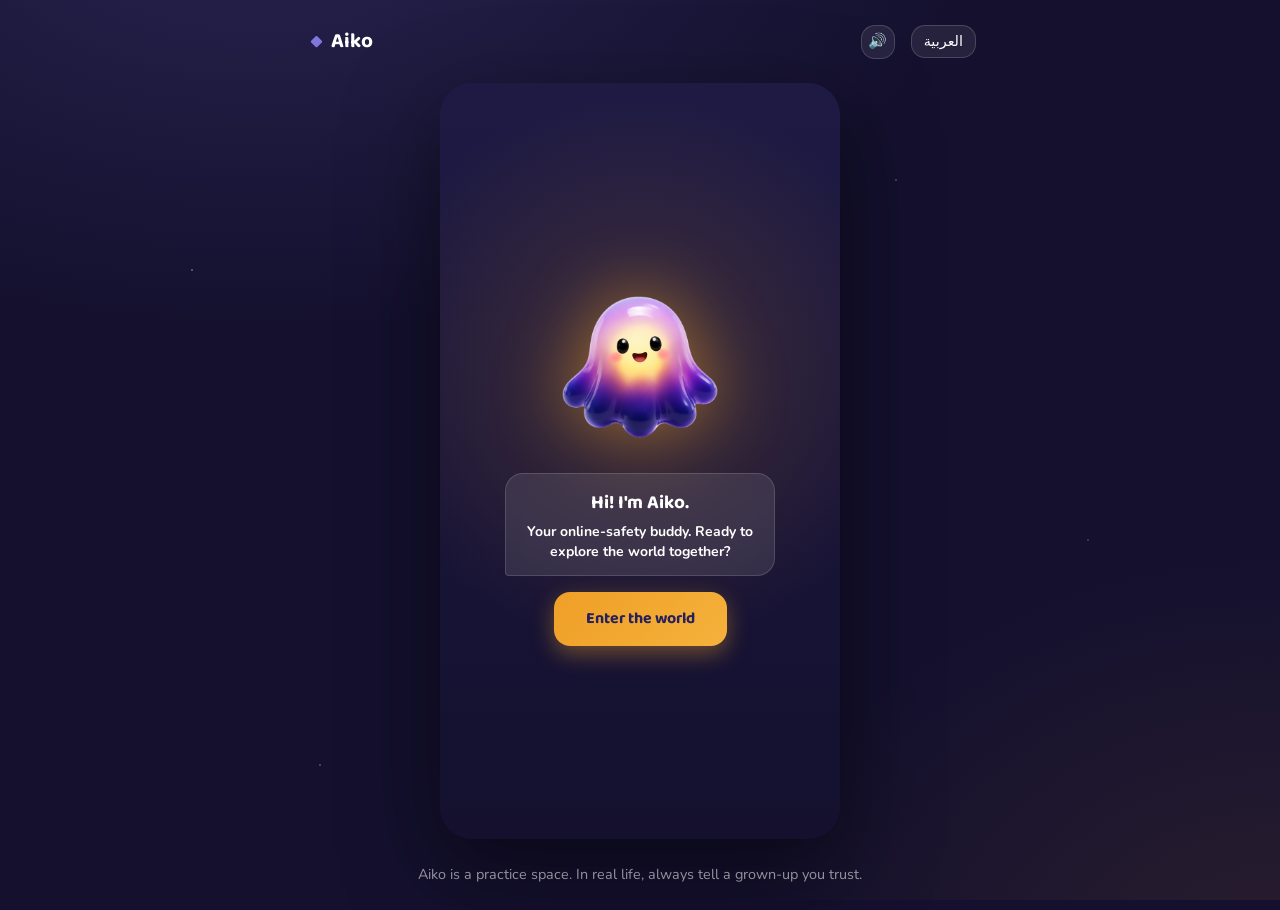
==== commit d56f62d6: "Mission: harmless part returns home, tighter spacing, a mute button Three fixes and a feature.  A ha" ====
--- a/index.html
+++ b/index.html
@@ -27,6 +27,12 @@
 
       <div class="topbar-right">
         <p class="score" id="score" hidden></p>
+        <!-- Thirty children playing this at once in one classroom is the reason
+             this exists. A teacher must be able to silence it in one tap, and
+             the choice has to survive a reload. -->
+        <button type="button" class="sound-toggle" id="sound-toggle" aria-pressed="true">
+          <span id="sound-icon" aria-hidden="true">🔊</span>
+        </button>
         <button type="button" class="lang-toggle" id="lang-toggle"></button>
       </div>
     </header>
@@ -118,7 +124,7 @@
           </div>
           <div class="scene-progress" aria-hidden="true"><i id="progress-fill"></i></div>
 
-          <div class="scene-stage">
+          <div class="scene-stage" id="scene-stage">
             <!-- Atmosphere: soft layered hills, floating motes, a ground strip,
                  and stepping tiles that light up as the conversation advances. -->
             <div class="layer hills-far" aria-hidden="true"><span></span><span></span><span></span></div>
@@ -130,8 +136,18 @@
             <div class="scene-ground" aria-hidden="true"></div>
             <div class="path" id="path" aria-hidden="true"></div>
 
+            <!-- The mini-game the child is already playing when the mission
+                 opens. Rocks slide in along the ground and a tap makes the kid
+                 jump. The stranger later walks in on this same track, and the
+                 game stops: that is the interruption the mission is about. -->
+            <div class="run-hud" id="run-hud" hidden>
+              <span aria-hidden="true">🏃</span><span id="run-score">0</span>
+            </div>
+            <div class="obstacles" id="obstacles" aria-hidden="true"></div>
+            <p class="run-coach" id="run-coach" hidden></p>
+
             <!-- Aiko floats just above the kid, glowing, standing in the scene.
-                 ui.js swaps her image and toggles cheer / worried as she reacts. -->
+                 ui.js swaps its image and toggles cheer / worried as it reacts. -->
             <div class="scene-aiko-glow" aria-hidden="true"></div>
             <figure class="scene-aiko" id="aiko-figure">
               <img class="aiko-img" id="aiko-img" src="assets/aiko/idle.png" alt="">
@@ -139,7 +155,7 @@
 
             <!-- Characters stand ON the ground. The kid is you; the stranger
                  slides in from the side when their message arrives. -->
-            <svg class="kid" viewBox="0 0 90 110" aria-hidden="true">
+            <svg class="kid" id="kid" viewBox="0 0 90 110" aria-hidden="true">
               <defs><linearGradient id="kidShirt" x1="0" y1="0" x2="0" y2="1"><stop offset="0" stop-color="#3FD39B"/><stop offset="1" stop-color="#1D9E75"/></linearGradient></defs>
               <ellipse cx="45" cy="106" rx="22" ry="5" fill="rgba(40,30,80,.18)"/>
               <path d="M28 70 Q28 58 45 58 Q62 58 62 70 L62 98 Q62 102 58 102 L32 102 Q28 102 28 98 Z" fill="url(#kidShirt)"/>
@@ -171,6 +187,20 @@
             <div class="bubble bubble-aiko" id="aiko-bubble" role="status" aria-live="polite">
               <span id="aiko-bubble-text"></span>
             </div>
+
+            <!-- Where the sketchy part of the message goes. It sits in the corner
+                 OPPOSITE the stranger, so the drag physically pulls the message
+                 away from him and toward safety. A button, so tap and keyboard
+                 both reach it when a drag will not do. -->
+            <button type="button" class="grownup" id="grownup" hidden>
+              <svg class="grownup-icon" viewBox="0 0 64 64" aria-hidden="true">
+                <rect x="28" y="38" width="8" height="22" rx="3" fill="#8e79d4"/>
+                <rect x="8" y="12" width="48" height="28" rx="11" fill="#1d9e75"/>
+                <rect x="18" y="23" width="28" height="7" rx="3.5" fill="#0f6f52"/>
+                <circle cx="52" cy="11" r="6" fill="#ef9f27"/>
+              </svg>
+              <span class="grownup-label" data-i18n="showGrownup"></span>
+            </button>
           </div>
 
           <!-- The dock slides up with a hint, then the Decide choice cards. -->
--- a/css/game.css
+++ b/css/game.css
@@ -4,6 +4,11 @@
 #app {
   position: relative;
   z-index: 1;                 /* above the body star dust */
+  /* Kills double-tap-to-zoom. A child tapping fast to jump was zooming the page
+     instead, and the browser was holding every tap back to see if a second one
+     was coming, which is what ate the first press of a button. Pinch zoom still
+     works, so nobody who needs to magnify loses it. */
+  touch-action: manipulation;
   max-width: 44rem;
   margin-inline: auto;
   padding: var(--sp-5) var(--sp-4);
@@ -151,7 +156,7 @@
   margin-inline: auto;
   display: flex;
   flex-direction: column;
-  height: min(88vh, 880px);
+  height: min(86vh, 760px);
   border-radius: var(--radius-lg);
   overflow: hidden;
   background: linear-gradient(180deg, var(--c-sky-top) 0%, var(--c-sky-mid) 45%, var(--c-sky-bot) 72%);
@@ -182,6 +187,10 @@
   justify-content: space-between;
   padding: 15px 18px 10px;
 }
+
+/* Under the speech bubbles. On a very short screen a long line from Aiko can
+   reach up here, and a covered chip beats a sliced sentence every time. */
+.scene-hud { z-index: 20; }
 
 .scene-chip {
   font-family: var(--font-display);
@@ -209,13 +218,13 @@
    message of the conversation is cleared. */
 .scene-progress {
   position: absolute;
-  inset-block-start: 48px;
+  inset-block-start: 62px;   /* clears the star chip, which sits taller than the text */
   inset-inline: 18px;
   height: 7px;
   background: rgba(255, 255, 255, 0.55);
   border-radius: 7px;
   overflow: hidden;
-  z-index: 30;
+  z-index: 20;   /* under the speech bubbles: a covered strip beats sliced words */
 }
 .scene-progress i {
   display: block;
@@ -246,8 +255,8 @@
   inset-block-end: 0;
   border-radius: 50% 50% 0 0;
 }
-.hills-far  { inset-block-end: 150px; height: 200px; }
-.hills-near { inset-block-end: 120px; height: 150px; }
+.hills-far  { inset-block-end: 230px; height: 190px; }
+.hills-near { inset-block-end: 200px; height: 145px; }
 .hills-far span  { background: rgba(255, 255, 255, 0.18); }
 .hills-near span { background: rgba(127, 119, 221, 0.22); }
 .hills-far  span:nth-child(1) { width: 300px; height: 160px; inset-inline-start: -60px; }
@@ -273,12 +282,14 @@
   50%      { transform: translateY(-24px) translateX(12px); }
 }
 
-/* The ground the characters stand on (runner .ground). */
+/* The ground the characters stand on (runner .ground). Tall on purpose: the
+   horizon sits high, and the foreground floor below it is the action zone that
+   holds the conversation and (from step 4) the grown-up target. */
 .scene-ground {
   position: absolute;
   inset-inline: 0;
   inset-block-end: 0;
-  height: 150px;
+  height: 230px;
   z-index: 4;
   background: linear-gradient(180deg, var(--c-ground), var(--c-ground-dark));
   border-start-start-radius: 50% 30px;
@@ -289,16 +300,16 @@
 /* Stepping tiles, one per message, lit as the conversation advances (runner .path/.tile). */
 .path {
   position: absolute;
-  inset-block-end: 84px;
+  inset-block-end: 214px;
   inset-inline: 0;
   display: flex;
   justify-content: center;
-  gap: 16px;
+  gap: 14px;
   z-index: 6;
 }
 .tile {
-  width: 34px;
-  height: 12px;
+  width: 28px;
+  height: 10px;
   border-radius: 8px;
   background: rgba(255, 255, 255, 0.45);
   transition: all 0.45s ease;
@@ -309,38 +320,162 @@
   transform: translateY(-2px);
 }
 
+/* ---------- The mini-game: the kid is already playing ---------- */
+
+/* The game's own score. Deliberately PURPLE and a runner icon, never a gold
+   star: gold stars are the safety score, and a child must never learn that
+   catching things and spotting red flags are the same currency. */
+.run-hud {
+  position: absolute;
+  inset-block-start: 78px;
+  /* END side, under the stars, NOT the start side. Aiko and its speech bubble
+     own the start column, and the bubble grows upward into exactly this spot as
+     it gets longer or the screen gets shorter. Keeping the two counters apart by
+     putting them in different columns is the only version of this that cannot
+     collide, whatever the screen height. */
+  inset-inline-end: 18px;
+  /* UNDER the bubbles (22+), never over them. Aiko's reply grows upward into
+     this same corner, and a long line was landing behind this chip. Whoever is
+     speaking wins the pixels. */
+  z-index: 18;
+  transition: opacity 0.4s ease;
+  display: flex;
+  align-items: center;
+  gap: 5px;
+  font-family: var(--font-display);
+  font-weight: 800;
+  font-size: 14px;
+  color: #fff;
+  background: linear-gradient(135deg, var(--c-primary), var(--c-primary-dark));
+  padding: 5px 12px;
+  border-radius: 20px;
+  box-shadow: 0 4px 12px rgba(60, 52, 137, 0.3);
+}
+
+/* The stranger has interrupted: the game is paused, so its score steps back and
+   stops competing with Aiko for the child's eye. It stays on screen, because
+   seeing the game you were pulled out of IS the lesson. */
+.runner-frozen .run-hud { opacity: 0.4; }
+
+/* An author `display` can beat the `hidden` attribute, so say it outright. */
+.run-hud[hidden],
+.run-coach[hidden] { display: none; }
+
+/* "Tap to jump!", shown for the first couple of seconds only. */
+.run-coach {
+  position: absolute;
+  inset-block-end: 316px;
+  inset-inline: 0;
+  z-index: 22;
+  text-align: center;
+  font-family: var(--font-display);
+  font-weight: 800;
+  font-size: 15px;
+  color: var(--c-primary-dark);
+  animation: coach-pulse 1s ease-in-out infinite;
+}
+@keyframes coach-pulse {
+  0%, 100% { opacity: 0.6; transform: translateY(0); }
+  50%      { opacity: 1;   transform: translateY(-3px); }
+}
+
+.obstacles {
+  position: absolute;
+  inset: 0;
+  z-index: 8;
+  pointer-events: none;
+}
+
+/* A rock on the track, at the kid's feet. It slides the whole way across using
+   a logical property, so it travels the correct direction in Arabic too. */
+.obstacle {
+  position: absolute;
+  inset-block-end: 132px;
+  inset-inline-end: -30px;
+  width: 22px;
+  height: 26px;
+  border-radius: 50% 50% 22% 22%;
+  background: linear-gradient(180deg, #6e6a88, #4b4770);
+  box-shadow: 0 4px 8px rgba(40, 30, 80, 0.28);
+  animation: obstacle-run 2.6s linear forwards;
+}
+@keyframes obstacle-run {
+  from { inset-inline-end: -30px; }
+  to   { inset-inline-end: calc(100% + 40px); }
+}
+.obstacle.cleared { opacity: 0.35; }
+
+/* The stranger arrives: the whole game stops dead, mid-air, and greys out. The
+   child's score is untouched. */
+.runner-frozen .obstacle {
+  animation-play-state: paused;
+  opacity: 0.5;
+  filter: grayscale(0.4);
+}
+.runner-frozen .kid { animation-play-state: paused; }
+
 /* ---------- Characters on the ground ---------- */
 
-/* You (runner .kid). */
+/* You (runner .kid). Stands low, on the start side, with Aiko above you. */
 .kid {
   position: absolute;
-  inset-block-end: 104px;
-  inset-inline-start: 60px;
-  width: 80px;
+  inset-block-end: 132px;
+  inset-inline-start: 40px;
+  width: 72px;
   z-index: 10;
   filter: drop-shadow(0 6px 6px rgba(60, 40, 110, 0.25));
 }
 
-/* The stranger waits off-side, then slides in (runner .stranger-svg). */
+/* Order matters: jump and stumble are declared after running, so while the kid
+   carries both classes the jump wins, and running resumes when it is removed. */
+.kid.running { animation: kid-run 0.42s ease-in-out infinite; }
+.kid.jump    { animation: kid-jump 0.62s cubic-bezier(0.3, 1.1, 0.5, 1); }
+.kid.stumble { animation: kid-stumble 0.5s ease; }
+
+@keyframes kid-run {
+  0%, 100% { transform: translateY(0); }
+  50%      { transform: translateY(-5px); }
+}
+@keyframes kid-jump {
+  0%   { transform: translateY(0); }
+  42%  { transform: translateY(-62px); }
+  100% { transform: translateY(0); }
+}
+/* A missed jump costs nothing but a wobble. Nothing in the mini-game can fail a
+   child: failing at the game is not the lesson. */
+@keyframes kid-stumble {
+  0%, 100% { transform: rotate(0); }
+  30%      { transform: rotate(-9deg) translateY(3px); }
+  70%      { transform: rotate(6deg); }
+}
+
+/* The stranger waits off-side, then slides in (runner .stranger-svg). He stands
+   on the end side, further back than the kid and high enough to clear the top of
+   his own message: the chips make that bubble roughly 160px tall, so standing at
+   the kid's depth would bury him behind it. */
 .stranger {
   position: absolute;
-  inset-block-end: 104px;
+  inset-block-end: 186px;
   inset-inline-end: -100px;
-  width: 74px;
+  width: 58px;
   z-index: 9;
   filter: drop-shadow(0 6px 6px rgba(40, 30, 80, 0.25));
   transition: inset-inline-end 0.7s cubic-bezier(0.4, 1.1, 0.5, 1);
 }
-.stranger.in { inset-inline-end: 20px; }
+.stranger.in { inset-inline-end: 16px; }
 
 /* Aiko, the guardian floating above the kid (runner .aiko-wrap + .aiko-glow).
-   She is clearly in the scene at a good size, glowing, and her image swaps
+   Aiko is clearly in the scene at a good size, glowing, and its image swaps
    (idle / safe / worried) while cheer / worried tune the glow and the motion. */
+/* Aiko floats clear above the kid's head so their face is never covered. The min()
+   is a safety catch: when the dock grows (choice cards, takeaway, Finish) the
+   scene is squeezed, and without it Aiko and its bubble would climb straight out
+   of the top of the frame. */
 .scene-aiko {
   position: absolute;
-  inset-block-end: 176px;
-  inset-inline-start: 40px;
-  width: 116px;
+  inset-block-end: min(228px, calc(100% - 250px));   /* clear of the kid's head */
+  inset-inline-start: 26px;
+  width: 94px;
   margin: 0;
   z-index: 20;
 }
@@ -363,10 +498,10 @@
 
 .scene-aiko-glow {
   position: absolute;
-  inset-block-end: 168px;
-  inset-inline-start: 40px;
-  width: 116px;
-  height: 52px;
+  inset-block-end: min(220px, calc(100% - 258px));
+  inset-inline-start: 26px;
+  width: 94px;
+  height: 44px;
   z-index: 19;
   pointer-events: none;
   background: radial-gradient(ellipse, rgba(255, 210, 140, 0.5), transparent 70%);
@@ -401,23 +536,27 @@
   pointer-events: auto;
 }
 
-/* The stranger's message: white, end-side, tail pointing down toward them. */
+/* The stranger's message. This is the one the child has to work with, so it sits
+   as low as the scene allows, right above the dock, inside easy thumb reach. The
+   stranger stands directly over it and the tail points UP at him, so the message
+   is unmistakably his. */
 .bubble-stranger {
   background: var(--c-surface);
   color: var(--c-ink);
-  inset-inline-end: 18px;
-  inset-block-start: 92px;
+  inset-inline-end: 14px;
+  inset-block-end: 14px;
+  max-width: 66%;
   box-shadow: 0 10px 28px rgba(60, 52, 137, 0.2);
-  border-end-end-radius: 6px;
+  border-start-end-radius: 6px;
 }
 .bubble-stranger::after {
   content: "";
   position: absolute;
-  inset-block-end: -9px;
-  inset-inline-end: 26px;
+  inset-block-start: -9px;
+  inset-inline-end: 40px;
   border: 9px solid transparent;
-  border-block-start-color: var(--c-surface);
-  border-block-end: 0;
+  border-block-end-color: var(--c-surface);
+  border-block-start: 0;
 }
 .bubble-stranger small {
   display: block;
@@ -430,12 +569,18 @@
   margin-block-end: 3px;
 }
 
-/* Aiko's reply: purple gradient, start-side, tail pointing down toward her. */
+/* Aiko's reply: purple gradient, start-side, sitting directly on its head with
+   the tail pointing down at it. Aiko is the one talking, so it stays with Aiko.
+   It is read-only, so it does not need to be as low as the stranger's. */
 .bubble-aiko {
   background: linear-gradient(135deg, var(--c-primary), var(--c-primary-dark));
   color: #fff;
-  inset-inline-start: 16px;
-  inset-block-start: 60px;
+  inset-inline-start: 14px;
+  /* The second value is the short-screen guard. It was 160px, which left a long
+     line only 82px of room before it hit the runner count, so it grew straight
+     into it. 196px buys that headroom back. */
+  inset-block-end: min(330px, calc(100% - 196px));   /* rides above Aiko, which moved up */
+  max-width: 236px;
   box-shadow: 0 12px 30px rgba(60, 52, 137, 0.34);
   border-end-start-radius: 6px;
 }
@@ -443,38 +588,203 @@
   content: "";
   position: absolute;
   inset-block-end: -9px;
-  inset-inline-start: 30px;
+  inset-inline-start: 55px;
   border: 9px solid transparent;
   border-block-start-color: var(--c-primary-dark);
   border-block-end: 0;
 }
 
-/* The tappable pieces of the stranger's message. Inline buttons so keyboards
-   and screen readers can reach them too. */
+/* The tappable pieces of the stranger's message. A phone has no hover, so these
+   have to LOOK pressable before a finger ever touches them: raised chips with a
+   real edge, a thumb-sized target, and a slow nudge so the eye finds them.
+   Still buttons, so keyboards and screen readers reach them too. */
+.bubble-msg {
+  display: flex;
+  flex-wrap: wrap;
+  gap: 8px;
+  margin-block-start: 6px;
+}
+
 .msg-piece {
-  display: inline;
+  display: inline-block;
   font: inherit;
-  color: inherit;
-  padding: 0 2px;
-  border-radius: 6px;
+  font-weight: 700;
+  color: var(--c-ink);
+  text-align: start;
+  padding: 10px 12px;
+  min-height: 44px;              /* the smallest target a child's thumb finds */
+  border-radius: 14px;
+  background: var(--c-bg);
+  border: 2px solid var(--c-border);
+  box-shadow: 0 3px 0 rgba(60, 52, 137, 0.16);
   cursor: pointer;
-  transition: background-color 0.2s ease, opacity 0.2s ease;
-}
-
-.msg-piece:hover:not(:disabled) {
-  background: var(--aiko-glow-soft);
-}
-
-/* A found red flag lights up gold and stays lit. */
+  /* NOT `manipulation`: that still lets the browser claim a vertical finger
+     move for scrolling, so a child's drag became a page scroll and the chip
+     never moved. The chip owns the gesture outright. */
+  touch-action: none;
+  -webkit-tap-highlight-color: transparent;
+  transition: transform 0.12s ease, box-shadow 0.12s ease,
+              background-color 0.2s ease, border-color 0.2s ease, opacity 0.2s ease,
+              translate 0.3s cubic-bezier(0.4, 0, 0.2, 1);
+  animation: chip-nudge 2.6s ease-in-out infinite;
+}
+
+.msg-piece:hover:not(:disabled) { border-color: var(--c-primary); }
+
+/* Pressed: the chip sinks onto its own shadow, like a real key. */
+.msg-piece:active:not(:disabled) {
+  transform: translateY(3px);
+  box-shadow: 0 0 0 rgba(60, 52, 137, 0.16);
+}
+
+/* A quiet repeating lift. It is the only thing moving inside the bubble, so it
+   reads as "these are the bits you touch" without anyone explaining it. */
+@keyframes chip-nudge {
+  0%, 88%, 100% { transform: translateY(0); }
+  94%           { transform: translateY(-4px); }
+}
+
+/* A found red flag lights up gold, stops nudging, and stays lit. */
 .msg-piece.found {
   background: var(--c-accent);
   color: #3c1e00;
-  box-shadow: 0 0 0 3px var(--aiko-glow);
-}
-
+  border-color: var(--c-accent);
+  box-shadow: 0 0 0 4px var(--aiko-glow);
+  animation: none;
+}
+
+/* A harmless piece already tried: checked off, not taken away. */
 .msg-piece:disabled {
   cursor: default;
-}
+  animation: none;
+}
+.msg-piece:disabled:not(.found) {
+  opacity: 0.5;
+  box-shadow: none;
+}
+
+/* ---------- The grown-up: where a sketchy message gets taken ---------- */
+
+/* Bottom start corner, opposite the stranger, inside easy thumb reach. Its
+   z-index sits BELOW the bubble on purpose: a chip being dragged lives inside
+   the bubble's stacking context, so this keeps the chip on top of the mailbox
+   as it comes in to land. */
+.grownup {
+  position: absolute;
+  inset-block-end: 14px;
+  inset-inline-start: 12px;
+  z-index: 24;
+  width: 86px;
+  display: flex;
+  flex-direction: column;
+  align-items: center;
+  gap: 2px;
+  padding: 6px 4px;
+  border-radius: 18px;
+  background: rgba(255, 255, 255, 0.7);
+  backdrop-filter: blur(6px);
+  box-shadow: 0 6px 18px rgba(60, 52, 137, 0.18);
+  cursor: pointer;
+  touch-action: none;
+  -webkit-tap-highlight-color: transparent;
+  transition: transform 0.15s ease, box-shadow 0.2s ease, background-color 0.2s ease;
+}
+.grownup[hidden] { display: none; }
+
+.grownup-icon { width: 46px; height: 46px; }
+
+.grownup-label {
+  font-family: var(--font-display);
+  font-weight: 800;
+  font-size: 10.5px;
+  line-height: 1.15;
+  color: var(--c-primary-dark);
+  text-align: center;
+}
+
+/* It breathes from the moment it appears, so the eye finds the target without
+   anyone having to read the task line at the bottom first. */
+.grownup:not([hidden]) {
+  animation: grownup-call 1.9s ease-in-out infinite;
+}
+
+/* A chip is held or selected: the mailbox wakes up and asks for it, faster. */
+.grownup.armed {
+  animation-duration: 1.1s;
+}
+@keyframes grownup-call {
+  0%, 100% { transform: scale(1);    box-shadow: 0 6px 18px rgba(60, 52, 137, 0.18); }
+  50%      { transform: scale(1.07); box-shadow: 0 0 0 8px rgba(29, 158, 117, 0.22); }
+}
+
+/* The chip is right over it: it opens up and locks on. */
+.grownup.over {
+  animation: none;
+  transform: scale(1.14);
+  background: var(--c-correct-soft);
+  box-shadow: 0 0 0 6px rgba(29, 158, 117, 0.4);
+}
+
+/* It just swallowed a red flag. */
+.grownup.got {
+  animation: grownup-got 0.55s cubic-bezier(0.3, 1.6, 0.4, 1);
+}
+@keyframes grownup-got {
+  0%   { transform: scale(1.2); }
+  40%  { transform: scale(0.92); }
+  100% { transform: scale(1); }
+}
+
+/* ---------- Dragging a chip to the grown-up ---------- */
+
+/* Lifted by a tap (the fallback path), waiting to be sent. */
+.msg-piece.lifted {
+  border-color: var(--c-correct);
+  box-shadow: 0 0 0 4px rgba(29, 158, 117, 0.25);
+  transform: translateY(-4px);
+  animation: none;
+}
+
+/* In the child's hand. It follows the finger, stops nudging, and gets out of
+   the way of the hit test underneath it. */
+.msg-piece.dragging {
+  position: relative;
+  z-index: 40;
+  animation: none;
+  pointer-events: none;
+  cursor: grabbing;
+  transition: none;              /* follow the finger with no lag behind it */
+  box-shadow: 0 14px 26px rgba(60, 52, 137, 0.35);
+  transform: scale(1.06) rotate(-2deg);
+}
+
+/* Aiko has found the sketchy part and is showing the child WHICH one it is.
+   It swells and breathes, in the gold of a red flag, and holds there for several
+   seconds before Aiko takes it. Without this the bad line simply vanished and a
+   child never learned which words were the problem. */
+.msg-piece.spotlight {
+  z-index: 30;
+  animation: chip-spotlight 1s ease-in-out infinite;
+  border-color: var(--c-accent);
+  background: var(--c-accent-soft, #fdf0d8);
+  box-shadow: 0 0 0 5px rgba(239, 159, 39, 0.32), 0 10px 22px rgba(60, 52, 137, 0.25);
+}
+@keyframes chip-spotlight {
+  0%, 100% { transform: scale(1.06); }
+  50%      { transform: scale(1.15); }
+}
+
+/* Delivered: it shrinks into the mailbox and is gone. */
+.msg-piece.delivered {
+  animation: none;
+  opacity: 0;
+  transform: scale(0.3);
+  transition: opacity 0.35s ease, transform 0.35s cubic-bezier(0.5, -0.3, 0.7, 0.2);
+}
+
+/* Once it has faded, take its space back, or the bubble keeps a dead hole where
+   the chip used to be. It shrinks around what is left. */
+.msg-piece.collapsed { display: none; }
 
 /* ---------- The dock: hint, choices, takeaway ---------- */
 
@@ -492,18 +802,37 @@
   translate: 0 0;
 }
 
+/* The task line. This is the child's only instruction, so it is the loudest
+   thing in the dock, not a grey whisper under everything else. Nagi had to tap
+   around at random to work out what the game wanted; this is the answer to that. */
 .dock-hint {
   text-align: center;
   font-family: var(--font-display);
-  font-weight: 700;
-  font-size: var(--size-sm);
-  color: var(--c-ink-soft);
+  font-weight: 800;
+  font-size: 1.08rem;
+  line-height: 1.3;
+  color: var(--c-ink);
   margin-block-end: var(--sp-3);
 }
 
 .dock-choices {
   display: flex;
   gap: var(--sp-3);
+}
+
+/* Once the child has picked correctly, the cards have done their job. Leaving
+   them on screen costs ~110px of dock, which squeezes the scene and crowds Aiko.
+   ui.js adds this class on a correct answer. */
+.dock-choices.answered {
+  display: none;
+}
+
+/* Every button in the dock is a full-width target. It should be impossible to
+   miss what to press next. */
+.dock .btn {
+  width: 100%;
+  padding-block: var(--sp-4);
+  font-size: 1.05rem;
 }
 
 .choice-card {
@@ -526,6 +855,10 @@
   transform: translateY(-2px);
 }
 
+.choice-card:active:not(:disabled) {
+  transform: translateY(2px);
+}
+
 .choice-ic {
   width: 52px;
   height: 52px;
@@ -575,7 +908,12 @@
   box-shadow: 0 8px 24px rgba(239, 159, 39, 0.45);
   animation: rise 0.3s ease;
 }
-.keep-going:hover { transform: translateY(-2px); }
+/* Hover is a MOUSE idea. On a touch screen iOS can spend the child's first tap
+   applying the hover state instead of firing the click, which is why a button
+   could need tapping twice. Gate every hover effect behind a real pointer. */
+@media (hover: hover) {
+  .keep-going:hover { transform: translateY(-2px); }
+}
 
 /* Takeaway + Next, revealed once the safe choice is made. */
 .dock-after {
@@ -620,9 +958,11 @@
   box-shadow: 0 6px 16px rgba(127, 119, 221, 0.35);
 }
 
-.btn-primary:hover {
-  background: var(--c-primary-dark);
-  transform: translateY(-2px);
+@media (hover: hover) {
+  .btn-primary:hover {
+    background: var(--c-primary-dark);
+    transform: translateY(-2px);
+  }
 }
 
 .btn-primary:active {
@@ -679,7 +1019,7 @@
   width: clamp(170px, 42vw, 220px);
 }
 
-/* Correct choice: Aiko throws her arms up, brightens, and the glow swells. */
+/* Correct choice: Aiko throws its arms up, brightens, and the glow swells. */
 .aiko.is-safe {
   --glow: 1;
   --glow-scale: 1.12;
@@ -908,6 +1248,38 @@
 
 @keyframes confetti-fall {
   to { transform: translateY(105vh) rotate(640deg); }
+}
+
+/* The celebration is the payoff, so it has to land in one eyeful on a phone.
+   It was running off the bottom and the child had to scroll to find the buttons,
+   which is a rotten way to end a mission. On a short screen everything tightens
+   until it fits. */
+@media (max-height: 850px) {
+  #complete-screen { padding: var(--sp-5) var(--sp-4); }
+  #complete-screen .aiko { margin-block-end: var(--sp-3); }
+  #complete-screen .aiko-lg .aiko-img { width: clamp(110px, 27vw, 150px); }
+  #complete-screen .star-row { font-size: 1.6rem; margin-block: var(--sp-1) var(--sp-2); }
+  #complete-screen .panel-title { margin-block-end: var(--sp-2); }
+  #complete-screen .parent-note {
+    margin-block: var(--sp-2) var(--sp-4);
+    padding: var(--sp-3);
+  }
+}
+
+/* A small phone (an SE is 667px tall) was still pushing "Back to missions" off
+   the bottom by about 80px. Every part gives up a little so nothing is lost. */
+@media (max-height: 700px) {
+  #complete-screen { padding: var(--sp-4); }
+  #complete-screen .aiko { margin-block-end: var(--sp-2); }
+  #complete-screen .aiko-lg .aiko-img { width: 84px; }
+  #complete-screen .panel-title { font-size: var(--size-lg); margin-block-end: var(--sp-1); }
+  #complete-screen .star-row { font-size: 1.3rem; margin-block: 0 var(--sp-2); }
+  #complete-screen .panel-body { font-size: var(--size-sm); }
+  #complete-screen .parent-note {
+    font-size: 0.8rem;
+    padding: var(--sp-2) var(--sp-3);
+    margin-block: var(--sp-2) var(--sp-3);
+  }
 }
 
 /* ---------- Button row (topic complete) ---------- */
@@ -1014,7 +1386,9 @@
   box-shadow: 0 8px 22px rgba(239, 159, 39, 0.4);
   transition: transform 0.15s ease;
 }
-.cta:hover { transform: translateY(-2px); }
+@media (hover: hover) {
+  .cta:hover { transform: translateY(-2px); }
+}
 
 /* ---------- World map (islands + winding path) ---------- */
 
@@ -1154,3 +1528,226 @@
 .list-badge { flex: none; font-size: 11px; font-weight: 800; color: var(--c-accent); }
 .list-badge.list-done { color: var(--c-correct-bright); }
 .list-go { flex: none; font-size: 18px; color: var(--c-on-dark-faint); }
+
+/* ---------- The mission as the whole phone screen ---------- *
+ *
+ * Off a phone, the mission is a framed device sitting on a dark page, with the
+ * brand and language above it and Back above that. On a phone that wastes the
+ * top of the screen on page furniture and pushes the game itself down, and the
+ * whole thing no longer fits in one view.
+ *
+ * Here the frame simply becomes the screen: it fills the viewport edge to edge,
+ * and the three controls (brand, language, back) move INSIDE it as one header
+ * row. Scoped to `.on-mission` (set by ui.js show()) and to phone widths, so the
+ * world, region, topic and complete screens keep the layout they already have.
+ */
+@media (max-width: 560px) {
+  #app.on-mission {
+    padding: 0;
+    gap: 0;
+    min-height: 100dvh;
+  }
+
+  /* The controls now sit on the frame's pale sky, not on the dark page, so they
+     have to flip from light-on-dark to dark-on-light or they vanish. */
+  #app.on-mission .topbar {
+    position: fixed;
+    inset-block-start: 0;
+    inset-inline: 0;
+    z-index: 60;
+    height: 46px;
+    padding: 0 14px;
+    /* The brand is taken out of the flow below, which leaves the language button
+       as the only child. space-between would then park it at the START edge, on
+       top of Back. Pin it to the end edge instead. */
+    justify-content: flex-end;
+  }
+
+  /* Aiko sits dead centre, with Back at the start edge and the language button
+     at the end edge. Side by side, Back and the brand were crowding each other. */
+  #app.on-mission .topbar .brand {
+    position: absolute;
+    inset-inline: 0;
+    width: fit-content;
+    margin-inline: auto;
+    justify-content: center;
+    pointer-events: auto;
+  }
+
+  #app.on-mission .topbar .brand,
+  #app.on-mission .topbar .brand-name {
+    color: var(--c-primary-dark);
+    font-size: var(--size-md);
+  }
+
+  #app.on-mission .lang-toggle {
+    color: var(--c-primary-dark);
+    background: rgba(255, 255, 255, 0.78);
+    border-color: rgba(60, 52, 137, 0.14);
+    backdrop-filter: blur(8px);
+  }
+
+  #app.on-mission .stage { flex: 1; }
+
+  #app.on-mission .panel-scene {
+    padding: 0;
+    height: 100dvh;
+  }
+
+  /* Back leaves the page and becomes part of the in-frame header row. */
+  #app.on-mission .panel-scene .back-link {
+    position: fixed;
+    inset-block-start: 13px;
+    inset-inline-start: 14px;
+    z-index: 61;
+    margin: 0;
+    max-width: none;
+    font-size: 13px;
+    color: var(--c-primary-dark);
+  }
+
+  /* The frame stops being a device on a page and becomes the page. */
+  #app.on-mission .scene-frame {
+    height: 100dvh;
+    max-width: none;
+    border-radius: 0;
+    box-shadow: none;
+  }
+
+  /* Everything inside the frame drops below the new header row. */
+  #app.on-mission .scene-hud      { inset-block-start: 46px; }
+  #app.on-mission .scene-progress { inset-block-start: 108px; }
+  #app.on-mission .run-hud        { inset-block-start: 124px; }
+
+  /* The practice-space line is what was still pushing the page taller than the
+     screen. It cannot live under a full-screen frame, so on the mission it
+     steps aside. It still shows on every other screen, including the mission
+     complete screen the child lands on seconds later. */
+  #app.on-mission .footer { display: none; }
+}
+
+/* ---------- Short screens: Aiko, its bubble and the message must all fit ----------
+ *
+ * A real phone's browser eats 120 to 150px of the viewport with its address bar,
+ * so the playable stage is far shorter than a design mockup suggests. Aiko and
+ * its bubble are anchored a fixed distance from the BOTTOM, so as the stage
+ * shrinks they climb, and on a real handset they climbed into the score and each
+ * other. Everything in the Aiko column gets smaller and settles lower here.
+ *
+ * The second value in each min() is the guard that does the real work: it stops
+ * the element crossing into the header band no matter how short the stage gets.
+ */
+@media (max-height: 760px) {
+  .scene-aiko {
+    inset-block-end: 226px;   /* clears the kid's head, whatever the height */
+    width: 78px;
+  }
+
+  .scene-aiko-glow {
+    inset-block-end: 218px;
+    width: 78px;
+    height: 38px;
+  }
+
+  .bubble-aiko {
+    inset-block-end: 312px;   /* rides just above Aiko */
+    max-width: 200px;
+    font-size: 13px;
+    padding: 10px 13px;
+  }
+}
+
+/* The very smallest handsets: the kid and the stranger's bubble were touching,
+   and Aiko's line needs to be tighter still to stay clear of the top. */
+@media (max-width: 380px) {
+  .kid { inset-inline-start: 28px; }
+}
+
+/* The smallest screens (an SE with the address bar showing, a small Android).
+   Here Aiko simply cannot float above the kid AND fit a long sentence above
+   itself: the numbers do not add up. So the whole foreground group gets smaller
+   and settles lower, which buys the speech bubble the room it needs to stay
+   clear of the progress bar and the top bar. */
+@media (max-height: 600px) {
+  .kid {
+    width: 54px;
+    inset-block-end: 118px;
+  }
+
+  .scene-aiko {
+    inset-block-end: 190px;
+    width: 64px;
+  }
+
+  .scene-aiko-glow {
+    inset-block-end: 182px;
+    width: 64px;
+    height: 30px;
+  }
+
+  .bubble-aiko {
+    inset-block-end: 268px;    /* clear of Aiko's head below, the bar above */
+    max-width: 190px;
+    font-size: 12px;
+    padding: 8px 11px;
+  }
+}
+
+/* Smaller still (a 360x520 Android with its browser bar). The foreground has to
+   give up more room again, or Aiko's longest sentence reaches the progress bar.
+   Below this size the numbers stop working at all, and the honest answer is that
+   the game is not designed for a screen this small. */
+@media (max-height: 540px) {
+  .kid {
+    width: 48px;
+    inset-block-end: 108px;
+  }
+
+  .scene-aiko {
+    inset-block-end: 172px;
+    width: 58px;
+  }
+
+  .scene-aiko-glow {
+    inset-block-end: 165px;
+    width: 58px;
+    height: 26px;
+  }
+
+  .bubble-aiko {
+    inset-block-end: 238px;
+    max-width: 182px;
+    font-size: 11.5px;
+  }
+}
+
+/* The sound toggle, beside the language button. A teacher's mute switch. */
+.sound-toggle {
+  display: grid;
+  place-items: center;
+  width: 34px;
+  height: 34px;
+  font-size: 15px;
+  line-height: 1;
+  border: 1px solid rgba(255, 255, 255, 0.16);
+  border-radius: var(--radius-sm);
+  background: rgba(255, 255, 255, 0.08);
+  -webkit-tap-highlight-color: transparent;
+}
+
+@media (hover: hover) {
+  .sound-toggle:hover { border-color: var(--c-accent); }
+}
+
+/* Muted: it recedes, so "on" is the state that looks normal. */
+.sound-toggle[aria-pressed="false"] { opacity: 0.55; }
+
+/* Inside the mission the top bar sits on the pale sky, so it flips like its
+   neighbours or it disappears. */
+@media (max-width: 560px) {
+  #app.on-mission .sound-toggle {
+    background: rgba(255, 255, 255, 0.78);
+    border-color: rgba(60, 52, 137, 0.14);
+    backdrop-filter: blur(8px);
+  }
+}
